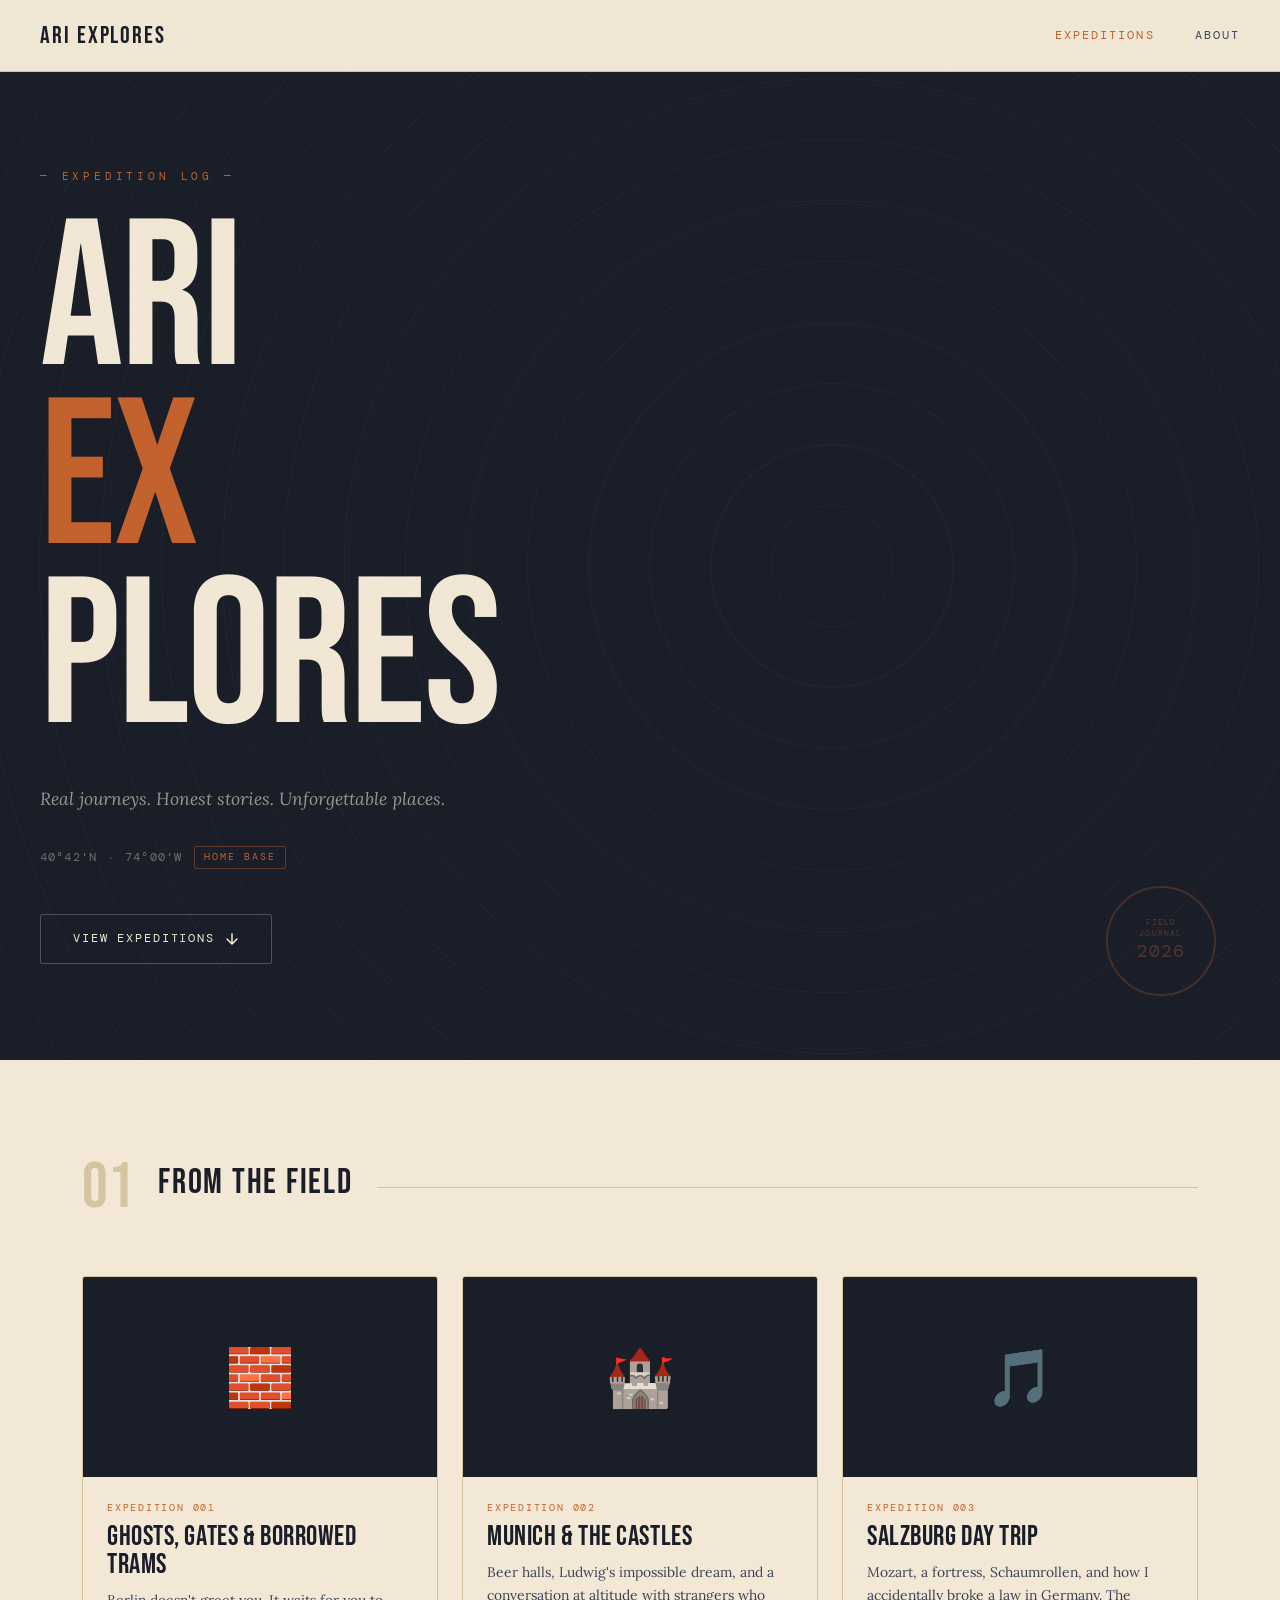
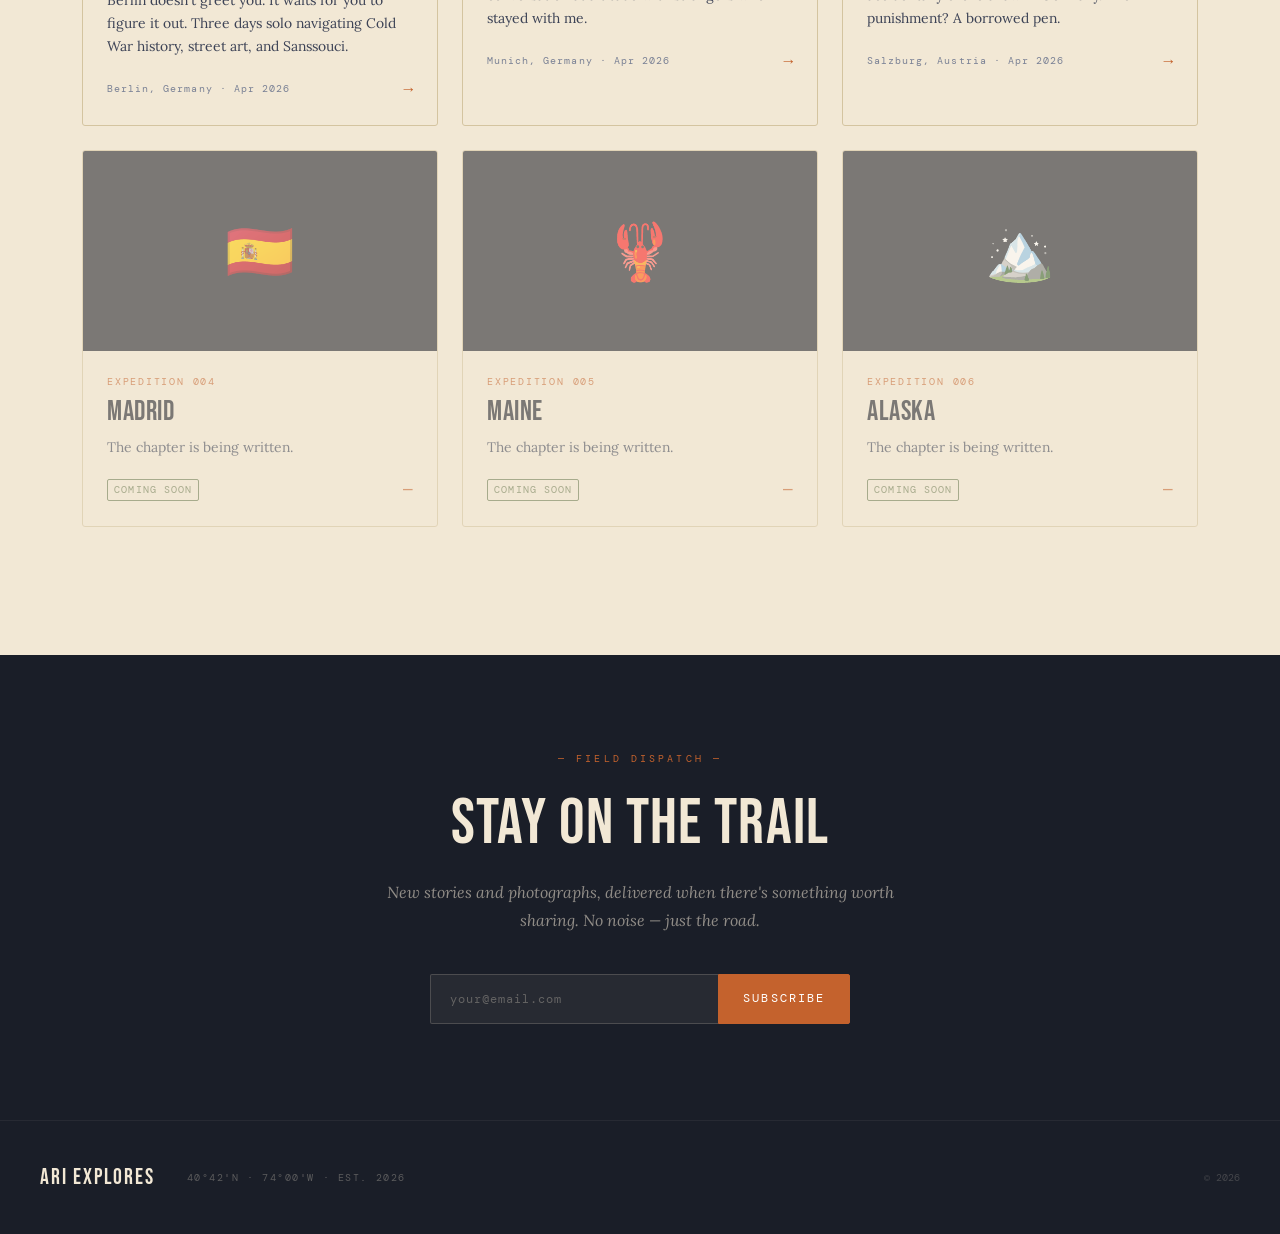
==== index.html @ bfaff2e6 "Disable tawk.to chat widget — keeping pages clean Co-Authored-By: Claude Sonnet 4.6 <noreply@anthrop" ====
<!DOCTYPE html>
<html lang="en">
<head>
  <meta charset="UTF-8" />
  <meta name="viewport" content="width=device-width, initial-scale=1.0" />
  <title>Ari Explores — Expedition Log</title>
  <meta name="description" content="Real journeys, honest stories, unforgettable places. A travel and photography blog by Arijit Pal." />
  <link rel="canonical" href="https://ariexplores.com/" />
  <meta property="og:title" content="Ari Explores — Expedition Log" />
  <meta property="og:description" content="Real journeys. Honest stories. Unforgettable places." />
  <meta property="og:image" content="https://ariexplores.com/images/trip1/IMG_1833.jpeg" />
  <meta property="og:url" content="https://ariexplores.com/" />
  <meta property="og:type" content="website" />
  <meta name="twitter:card" content="summary_large_image" />
  <meta name="twitter:title" content="Ari Explores — Expedition Log" />
  <meta name="twitter:description" content="Real journeys. Honest stories. Unforgettable places." />
  <meta name="twitter:image" content="https://ariexplores.com/images/trip1/IMG_1833.jpeg" />
  <link href="https://cdn.jsdelivr.net/npm/bootstrap@5.3.3/dist/css/bootstrap.min.css" rel="stylesheet" />
  <link rel="stylesheet" href="css/style.css" />
</head>
<body>

  <div class="grain-overlay" aria-hidden="true"></div>

  <!-- Navigation -->
  <nav class="site-nav" id="siteNav">
    <div class="nav-inner">
      <a class="nav-brand" href="index.html">ARI EXPLORES</a>
      <div class="nav-links" id="navLinks">
        <a href="index.html" class="nav-link active">Expeditions</a>
        <a href="about.html" class="nav-link">About</a>
      </div>
      <button class="nav-toggle" id="navToggle" aria-label="Toggle menu">MENU</button>
    </div>
  </nav>

  <!-- Hero -->
  <header class="hero">
    <div class="hero-bg-pattern" aria-hidden="true"></div>
    <div class="hero-content">
      <span class="hero-label">— EXPEDITION LOG —</span>
      <h1 class="hero-title">
        <span class="hero-title-line">ARI</span>
        <span class="hero-title-line accent">EX</span>
        <span class="hero-title-line">PLORES</span>
      </h1>
      <p class="hero-sub">Real journeys. Honest stories. Unforgettable places.</p>
      <div class="hero-coords">
        <span class="coord">40°42'N</span>
        <span class="coord-divider">·</span>
        <span class="coord">74°00'W</span>
        <span class="coord-origin">HOME BASE</span>
      </div>
      <a href="#expeditions" class="hero-cta">
        View Expeditions
        <svg width="14" height="14" viewBox="0 0 14 14" fill="none" aria-hidden="true"><path d="M7 2v10M2 7l5 5 5-5" stroke="currentColor" stroke-width="1.5" stroke-linecap="round" stroke-linejoin="round"/></svg>
      </a>
    </div>
    <div class="hero-stamp" aria-hidden="true">
      <div class="stamp-inner">FIELD<br>JOURNAL<span class="stamp-year">2026</span></div>
    </div>
  </header>

  <!-- Expeditions -->
  <section id="expeditions" class="expeditions-section">
    <div class="container">

      <div class="section-header reveal">
        <span class="section-num">01</span>
        <h2 class="section-title">FROM THE FIELD</h2>
        <div class="section-rule"></div>
      </div>

      <!-- Grid -->
      <div class="row g-4">
        <div class="col-md-6 col-lg-4 reveal">
          <a href="trip-berlin.html" class="field-card">
            <div class="field-card-img">🧱</div>
            <div class="field-card-body">
              <span class="field-num">EXPEDITION 001</span>
              <h4 class="field-title">Ghosts, Gates &amp; Borrowed Trams</h4>
              <p class="field-desc">Berlin doesn't greet you. It waits for you to figure it out. Three days solo navigating Cold War history, street art, and Sanssouci.</p>
              <div class="field-footer">
                <span class="field-tag">Berlin, Germany · Apr 2026</span>
                <span class="field-arrow">→</span>
              </div>
            </div>
          </a>
        </div>

        <div class="col-md-6 col-lg-4 reveal">
          <a href="trip-munich.html" class="field-card">
            <div class="field-card-img">🏰</div>
            <div class="field-card-body">
              <span class="field-num">EXPEDITION 002</span>
              <h4 class="field-title">Munich &amp; the Castles</h4>
              <p class="field-desc">Beer halls, Ludwig's impossible dream, and a conversation at altitude with strangers who stayed with me.</p>
              <div class="field-footer">
                <span class="field-tag">Munich, Germany · Apr 2026</span>
                <span class="field-arrow">→</span>
              </div>
            </div>
          </a>
        </div>

        <div class="col-md-6 col-lg-4 reveal">
          <a href="trip-salzburg.html" class="field-card">
            <div class="field-card-img">🎵</div>
            <div class="field-card-body">
              <span class="field-num">EXPEDITION 003</span>
              <h4 class="field-title">Salzburg Day Trip</h4>
              <p class="field-desc">Mozart, a fortress, Schaumrollen, and how I accidentally broke a law in Germany. The punishment? A borrowed pen.</p>
              <div class="field-footer">
                <span class="field-tag">Salzburg, Austria · Apr 2026</span>
                <span class="field-arrow">→</span>
              </div>
            </div>
          </a>
        </div>

        <div class="col-md-6 col-lg-4 reveal">
          <div class="field-card field-card--upcoming">
            <div class="field-card-img">🇪🇸</div>
            <div class="field-card-body">
              <span class="field-num">EXPEDITION 004</span>
              <h4 class="field-title">Madrid</h4>
              <p class="field-desc">The chapter is being written.</p>
              <div class="field-footer">
                <span class="field-tag upcoming-tag">COMING SOON</span>
                <span class="field-arrow">—</span>
              </div>
            </div>
          </div>
        </div>

        <div class="col-md-6 col-lg-4 reveal">
          <div class="field-card field-card--upcoming">
            <div class="field-card-img">🦞</div>
            <div class="field-card-body">
              <span class="field-num">EXPEDITION 005</span>
              <h4 class="field-title">Maine</h4>
              <p class="field-desc">The chapter is being written.</p>
              <div class="field-footer">
                <span class="field-tag upcoming-tag">COMING SOON</span>
                <span class="field-arrow">—</span>
              </div>
            </div>
          </div>
        </div>

        <div class="col-md-6 col-lg-4 reveal">
          <div class="field-card field-card--upcoming">
            <div class="field-card-img">🏔️</div>
            <div class="field-card-body">
              <span class="field-num">EXPEDITION 006</span>
              <h4 class="field-title">Alaska</h4>
              <p class="field-desc">The chapter is being written.</p>
              <div class="field-footer">
                <span class="field-tag upcoming-tag">COMING SOON</span>
                <span class="field-arrow">—</span>
              </div>
            </div>
          </div>
        </div>
      </div>

    </div>
  </section>

  <!-- Subscribe -->
  <section class="subscribe-section">
    <div class="subscribe-inner">
      <span class="subscribe-eyebrow">— FIELD DISPATCH —</span>
      <h2 class="subscribe-title">Stay on the Trail</h2>
      <p class="subscribe-sub">New stories and photographs, delivered when there's something worth sharing. No noise — just the road.</p>
      <form class="subscribe-form" id="subscribeForm">
        <input type="email" class="subscribe-input" placeholder="your@email.com" required />
        <button type="submit" class="subscribe-btn">Subscribe</button>
      </form>
      <p class="subscribe-thanks" id="subscribeThanks">— You're in. See you on the road. —</p>
    </div>
  </section>

  <!-- Footer -->
  <footer class="site-footer">
    <div class="footer-inner">
      <span class="footer-brand">ARI EXPLORES</span>
      <span class="footer-coords">40°42'N · 74°00'W · EST. 2026</span>
      <span class="footer-copy">© 2026</span>
    </div>
  </footer>

  <button id="backToTop" title="Back to top" aria-label="Back to top">↑</button>

  <script src="https://cdn.jsdelivr.net/npm/bootstrap@5.3.3/dist/js/bootstrap.bundle.min.js"></script>
  <script src="js/main.js"></script>
</body>
</html>
---- css/style.css ----
@import url('https://fonts.googleapis.com/css2?family=Bebas+Neue&family=Playfair+Display:ital,wght@0,400;0,600;0,700;1,400;1,600&family=Lora:ital,wght@0,400;0,500;0,700;1,400;1,500&family=DM+Mono:ital,wght@0,300;0,400;0,500;1,300&display=swap');

:root {
  --parchment:  #F2E8D5;
  --parchment2: #EDE0C8;
  --ink:        #1A1E28;
  --ink-mid:    #3D4356;
  --ink-light:  #7A8195;
  --sienna:     #C4622D;
  --sienna-dark:#A04E20;
  --olive:      #6B7A52;
  --sand:       #D4C4A0;
  --display:    'Bebas Neue', sans-serif;
  --serif:      'Lora', serif;
  --editorial:  'Playfair Display', 'Lora', serif;
  --mono:       'DM Mono', monospace;
}

*, *::before, *::after { box-sizing: border-box; margin: 0; padding: 0; }
html { scroll-behavior: smooth; }

body {
  background: var(--parchment);
  color: var(--ink);
  font-family: var(--serif);
  overflow-x: hidden;
}

/* ── Grain overlay ── */
.grain-overlay {
  position: fixed;
  inset: 0;
  background-image: url("data:image/svg+xml,%3Csvg xmlns='http://www.w3.org/2000/svg' width='300' height='300'%3E%3Cfilter id='g'%3E%3CfeTurbulence type='fractalNoise' baseFrequency='0.65' numOctaves='3' stitchTiles='stitch'/%3E%3C/filter%3E%3Crect width='300' height='300' filter='url(%23g)' opacity='1'/%3E%3C/svg%3E");
  opacity: 0.04;
  pointer-events: none;
  z-index: 9000;
  mix-blend-mode: multiply;
}

/* ── Navigation ── */
.site-nav {
  position: sticky;
  top: 0;
  z-index: 100;
  background: rgba(242, 232, 213, 0.93);
  backdrop-filter: blur(10px);
  border-bottom: 1px solid var(--sand);
  padding: 1.1rem 2rem;
  transition: box-shadow 0.3s;
}
.site-nav.scrolled { box-shadow: 0 2px 20px rgba(26,30,40,0.08); }

.nav-inner {
  max-width: 1200px;
  margin: 0 auto;
  display: flex;
  justify-content: space-between;
  align-items: center;
}

.nav-brand {
  font-family: var(--display);
  font-size: 1.5rem;
  letter-spacing: 0.08em;
  color: var(--ink);
  text-decoration: none;
  transition: color 0.2s;
}
.nav-brand:hover { color: var(--sienna); }

.nav-links { display: flex; gap: 2.5rem; align-items: center; }

.nav-link {
  font-family: var(--mono);
  font-size: 0.72rem;
  letter-spacing: 0.18em;
  text-transform: uppercase;
  color: var(--ink-mid);
  text-decoration: none;
  transition: color 0.2s;
}
.nav-link:hover, .nav-link.active { color: var(--sienna); }

/* Hamburger for mobile */
.nav-toggle {
  display: none;
  background: none;
  border: 1px solid var(--sand);
  border-radius: 2px;
  padding: 0.4rem 0.6rem;
  cursor: pointer;
  font-family: var(--mono);
  font-size: 0.7rem;
  color: var(--ink-mid);
  letter-spacing: 0.1em;
}

/* ── Hero ── */
.hero {
  min-height: 100vh;
  background: var(--ink);
  position: relative;
  display: flex;
  align-items: center;
  overflow: hidden;
  padding: 6rem 2rem 6rem;
}

.hero-bg-pattern {
  position: absolute;
  inset: 0;
  opacity: 0.07;
  background:
    repeating-radial-gradient(circle at 65% 50%, transparent 0, transparent 60px, rgba(242,232,213,0.4) 60px, rgba(242,232,213,0.4) 61px),
    repeating-radial-gradient(circle at 65% 50%, transparent 0, transparent 120px, rgba(242,232,213,0.25) 120px, rgba(242,232,213,0.25) 121px),
    repeating-radial-gradient(circle at 65% 50%, transparent 0, transparent 180px, rgba(242,232,213,0.15) 180px, rgba(242,232,213,0.15) 181px),
    repeating-radial-gradient(circle at 65% 50%, transparent 0, transparent 240px, rgba(242,232,213,0.08) 240px, rgba(242,232,213,0.08) 241px);
}

.hero-content {
  position: relative;
  z-index: 1;
  max-width: 1200px;
  margin: 0 auto;
  width: 100%;
}

.hero-label {
  font-family: var(--mono);
  font-size: 0.68rem;
  letter-spacing: 0.35em;
  color: var(--sienna);
  display: block;
  margin-bottom: 1.8rem;
  animation: fadeIn 0.6s ease both;
}

.hero-title {
  display: flex;
  flex-direction: column;
  line-height: 0.86;
  margin-bottom: 2.2rem;
}

.hero-title-line {
  font-family: var(--display);
  font-size: clamp(5rem, 17vw, 13rem);
  letter-spacing: -0.01em;
  color: var(--parchment);
  display: block;
  animation: slideUp 0.8s cubic-bezier(0.16, 1, 0.3, 1) both;
}
.hero-title-line.accent { color: var(--sienna); }
.hero-title-line:nth-child(1) { animation-delay: 0.05s; }
.hero-title-line:nth-child(2) { animation-delay: 0.18s; }
.hero-title-line:nth-child(3) { animation-delay: 0.31s; }

.hero-sub {
  font-family: var(--serif);
  font-style: italic;
  font-size: 1.1rem;
  color: rgba(242,232,213,0.6);
  margin-bottom: 2rem;
  max-width: 420px;
  line-height: 1.6;
  animation: fadeIn 0.8s ease 0.45s both;
}

.hero-coords {
  display: flex;
  align-items: center;
  gap: 0.75rem;
  margin-bottom: 2.8rem;
  animation: fadeIn 0.8s ease 0.55s both;
  flex-wrap: wrap;
}

.coord {
  font-family: var(--mono);
  font-size: 0.72rem;
  color: rgba(242,232,213,0.4);
  letter-spacing: 0.1em;
}
.coord-divider { color: rgba(242,232,213,0.2); }
.coord-origin {
  font-family: var(--mono);
  font-size: 0.62rem;
  letter-spacing: 0.2em;
  color: var(--sienna);
  border: 1px solid rgba(196,98,45,0.4);
  padding: 0.2rem 0.55rem;
  border-radius: 2px;
}

.hero-cta {
  display: inline-flex;
  align-items: center;
  gap: 0.6rem;
  font-family: var(--mono);
  font-size: 0.78rem;
  letter-spacing: 0.15em;
  text-transform: uppercase;
  color: var(--parchment);
  border: 1px solid rgba(242,232,213,0.25);
  padding: 0.9rem 2rem;
  text-decoration: none;
  border-radius: 2px;
  transition: background 0.25s, border-color 0.25s, color 0.25s;
  animation: fadeIn 0.8s ease 0.65s both;
}
.hero-cta:hover {
  background: var(--sienna);
  border-color: var(--sienna);
  color: #fff;
}

/* Spinning stamp */
.hero-stamp {
  position: absolute;
  right: 5vw;
  bottom: 5vw;
  width: 110px;
  height: 110px;
  border: 2px solid rgba(196,98,45,0.25);
  border-radius: 50%;
  display: flex;
  align-items: center;
  justify-content: center;
  animation: fadeIn 1s ease 1s both, spin 40s linear infinite;
}
.stamp-inner {
  text-align: center;
  font-family: var(--mono);
  font-size: 0.5rem;
  letter-spacing: 0.15em;
  color: rgba(196,98,45,0.4);
  text-transform: uppercase;
  line-height: 1.4;
}
.stamp-year {
  display: block;
  font-size: 1.1rem;
  color: rgba(196,98,45,0.35);
}

/* ── Keyframes ── */
@keyframes slideUp {
  from { opacity: 0; transform: translateY(50px); }
  to   { opacity: 1; transform: translateY(0); }
}
@keyframes fadeIn {
  from { opacity: 0; }
  to   { opacity: 1; }
}
@keyframes spin { to { transform: rotate(360deg); } }

/* ── Expeditions Section ── */
.expeditions-section { padding: 6rem 0 8rem; }

.section-header {
  display: flex;
  align-items: center;
  gap: 1.5rem;
  margin-bottom: 3.5rem;
}
.section-num {
  font-family: var(--display);
  font-size: 4rem;
  color: var(--sand);
  line-height: 1;
  flex-shrink: 0;
}
.section-title {
  font-family: var(--display);
  font-size: 2.2rem;
  letter-spacing: 0.05em;
  color: var(--ink);
}
.section-rule { flex: 1; height: 1px; background: var(--sand); }

/* ── Featured card ── */
.featured-card {
  border: 1px solid var(--sand);
  border-radius: 3px;
  overflow: hidden;
  margin-bottom: 2rem;
  transition: box-shadow 0.3s;
}
.featured-card:hover { box-shadow: 0 12px 50px rgba(26,30,40,0.1); }

.featured-card-link {
  display: flex;
  text-decoration: none;
  color: inherit;
  min-height: 420px;
}

.featured-img {
  flex: 0 0 55%;
  background: var(--ink);
  position: relative;
  overflow: hidden;
  display: flex;
  align-items: center;
  justify-content: center;
}
.featured-img-placeholder { font-size: 5rem; opacity: 0.25; }
.featured-img--text {
  background: var(--ink);
  background-image: repeating-linear-gradient(
    45deg,
    rgba(196,98,45,0.06) 0px,
    rgba(196,98,45,0.06) 1px,
    transparent 1px,
    transparent 12px
  );
}
.featured-img-label {
  font-family: var(--display);
  font-size: clamp(1.5rem, 4vw, 2.8rem);
  color: var(--parchment);
  letter-spacing: 0.08em;
  opacity: 0.35;
  text-align: center;
  z-index: 1;
  position: relative;
}
.featured-img img { width: 100%; height: 100%; object-fit: cover; transition: transform 0.6s ease; }
.featured-card-link:hover .featured-img img { transform: scale(1.04); }
.featured-img-overlay {
  position: absolute;
  inset: 0;
  background: linear-gradient(90deg, transparent 55%, var(--parchment) 100%);
}

.featured-meta {
  flex: 1;
  padding: 3rem;
  display: flex;
  flex-direction: column;
  justify-content: center;
  background: var(--parchment);
}

.trip-num {
  font-family: var(--mono);
  font-size: 0.65rem;
  letter-spacing: 0.22em;
  color: var(--sienna);
  display: block;
  margin-bottom: 0.9rem;
}
.featured-title {
  font-family: var(--display);
  font-size: clamp(2rem, 3.5vw, 3.2rem);
  letter-spacing: 0.02em;
  color: var(--ink);
  line-height: 1;
  margin-bottom: 1rem;
}
.featured-desc {
  font-family: var(--serif);
  font-style: italic;
  color: var(--ink-mid);
  line-height: 1.75;
  font-size: 0.95rem;
  margin-bottom: 1.5rem;
}
.featured-coords {
  font-family: var(--mono);
  font-size: 0.68rem;
  color: var(--ink-light);
  letter-spacing: 0.08em;
  display: block;
  margin-bottom: 1.5rem;
}
.featured-cta {
  font-family: var(--mono);
  font-size: 0.75rem;
  letter-spacing: 0.15em;
  color: var(--sienna);
  text-transform: uppercase;
  transition: letter-spacing 0.25s;
}
.featured-card-link:hover .featured-cta { letter-spacing: 0.28em; }

/* Dashed divider */
.divider-dash {
  border: none;
  border-top: 1px dashed var(--sand);
  margin: 2.5rem 0;
}

/* ── Field cards (grid) ── */
.field-card {
  display: block;
  text-decoration: none;
  color: inherit;
  border: 1px solid var(--sand);
  border-radius: 3px;
  overflow: hidden;
  background: var(--parchment);
  transition: transform 0.3s, box-shadow 0.3s, border-color 0.3s;
  height: 100%;
}
.field-card:hover {
  transform: translateY(-6px);
  box-shadow: 0 16px 48px rgba(26,30,40,0.1);
  border-color: var(--sienna);
}

.field-card-img {
  height: 200px;
  background: var(--ink);
  display: flex;
  align-items: center;
  justify-content: center;
  font-size: 3.5rem;
  overflow: hidden;
  position: relative;
}
.field-card-img img { width: 100%; height: 100%; object-fit: cover; transition: transform 0.5s; }
.field-card:hover .field-card-img img { transform: scale(1.05); }

.field-card-body { padding: 1.5rem; }

.field-num {
  font-family: var(--mono);
  font-size: 0.62rem;
  color: var(--sienna);
  letter-spacing: 0.18em;
  display: block;
  margin-bottom: 0.5rem;
}
.field-title {
  font-family: var(--display);
  font-size: 1.75rem;
  letter-spacing: 0.02em;
  color: var(--ink);
  line-height: 1;
  margin-bottom: 0.6rem;
}
.field-desc {
  font-family: var(--serif);
  font-size: 0.87rem;
  color: var(--ink-mid);
  line-height: 1.65;
  margin-bottom: 1.2rem;
}
.field-footer { display: flex; justify-content: space-between; align-items: center; }
.field-tag {
  font-family: var(--mono);
  font-size: 0.65rem;
  letter-spacing: 0.1em;
  color: var(--ink-light);
}
.upcoming-tag {
  color: var(--olive) !important;
  border: 1px solid var(--olive);
  padding: 0.15rem 0.4rem;
  border-radius: 2px;
}
.field-arrow {
  font-family: var(--mono);
  font-size: 1rem;
  color: var(--sienna);
  transition: transform 0.2s;
}
.field-card:hover .field-arrow { transform: translateX(5px); }
.field-card--upcoming { opacity: 0.55; pointer-events: none; }

/* ── Trip page hero ── */
.trip-hero {
  min-height: 80vh;
  background: var(--ink);
  background-size: cover;
  background-position: center;
  display: flex;
  align-items: flex-end;
  padding: 4rem 2rem;
  position: relative;
  overflow: hidden;
}
.trip-hero::after {
  content: '';
  position: absolute;
  inset: 0;
  background: linear-gradient(to top, rgba(26,30,40,0.82) 0%, rgba(26,30,40,0.2) 55%, transparent 100%);
}

.trip-hero-content {
  position: relative;
  z-index: 1;
  max-width: 1200px;
  margin: 0 auto;
  width: 100%;
}
.trip-eyebrow {
  font-family: var(--mono);
  font-size: 0.68rem;
  letter-spacing: 0.25em;
  color: var(--sienna);
  display: block;
  margin-bottom: 1rem;
}
.trip-hero-content h1 {
  font-family: var(--display);
  font-size: clamp(3rem, 9vw, 7rem);
  color: var(--parchment);
  line-height: 0.9;
  letter-spacing: 0.01em;
}

/* Trip hero without photo */
.trip-hero--text-only {
  background: var(--ink);
  background-image: repeating-linear-gradient(
    45deg,
    rgba(196,98,45,0.04) 0px,
    rgba(196,98,45,0.04) 1px,
    transparent 1px,
    transparent 12px
  );
}

/* ── Article ── */
.article-body { max-width: 720px; margin: 0 auto; padding: 4rem 1.5rem 2rem; }

.article-body h2 {
  font-family: var(--editorial);
  font-size: 1.9rem;
  font-weight: 700;
  letter-spacing: 0.01em;
  color: var(--ink);
  margin: 3rem 0 1rem;
  line-height: 1.2;
}
.article-body p {
  font-family: var(--editorial);
  font-size: 1.13rem;
  color: var(--ink-mid);
  line-height: 1.95;
  margin-bottom: 1.35rem;
}
.article-body p em {
  font-style: italic;
  color: var(--ink);
}
.article-body p strong {
  font-weight: 600;
  color: var(--ink);
}
.article-body p:first-of-type::first-letter {
  font-family: var(--display);
  font-size: 4.2rem;
  line-height: 0.75;
  float: left;
  margin-right: 0.12em;
  color: var(--sienna);
}

/* Inline photo */
.article-photo {
  width: 100%;
  border-radius: 3px;
  margin: 2.5rem 0;
  display: block;
  object-fit: cover;
}
.photo-placeholder {
  background: var(--parchment2);
  border: 1px dashed var(--sand);
  border-radius: 3px;
  display: flex;
  flex-direction: column;
  align-items: center;
  justify-content: center;
  color: var(--ink-light);
  font-family: var(--mono);
  font-size: 0.75rem;
  letter-spacing: 0.1em;
  gap: 0.5rem;
  margin: 2.5rem 0;
}
.photo-placeholder .ph-icon { font-size: 2rem; opacity: 0.3; }

/* Gallery — contact sheet style */
.gallery-label {
  font-family: var(--mono);
  font-size: 0.68rem;
  letter-spacing: 0.22em;
  text-transform: uppercase;
  color: var(--sienna);
  display: block;
  margin-bottom: 1rem;
}
.gallery-grid { display: grid; grid-template-columns: repeat(3, 1fr); gap: 6px; }
.gallery-grid .g-item {
  aspect-ratio: 1;
  background: var(--ink);
  border-radius: 2px;
  overflow: hidden;
  display: flex;
  align-items: center;
  justify-content: center;
  font-size: 2rem;
  transition: opacity 0.2s;
  cursor: pointer;
  position: relative;
}
.gallery-grid .g-item img { width: 100%; height: 100%; object-fit: cover; }
.g-label {
  position: absolute;
  bottom: 0;
  left: 0;
  right: 0;
  background: rgba(26,30,40,0.88);
  color: var(--parchment);
  font-family: var(--mono);
  font-size: 0.58rem;
  letter-spacing: 0.08em;
  padding: 0.45rem 0.5rem;
  text-align: center;
  transform: translateY(100%);
  transition: transform 0.25s ease;
  pointer-events: none;
}
.g-item:hover .g-label,
.g-item.label-visible .g-label { transform: translateY(0); }
.gallery-frame {
  border: 1px solid var(--sand);
  border-radius: 3px;
  padding: 6px;
  background: #fff;
  box-shadow: 0 2px 12px rgba(26,30,40,0.06);
  margin: 2.5rem 0;
}
.gallery-frame-label {
  font-family: var(--mono);
  font-size: 0.6rem;
  letter-spacing: 0.15em;
  color: var(--ink-light);
  text-align: center;
  padding: 0.5rem 0 0.2rem;
}

/* ── Love Button ── */
.love-wrap { text-align: center; padding: 3rem 0; }
.love-caption {
  font-family: var(--serif);
  font-style: italic;
  font-size: 0.9rem;
  color: var(--ink-light);
  margin-bottom: 1.2rem;
}
.love-btn {
  display: inline-flex;
  align-items: center;
  gap: 0.7rem;
  background: var(--parchment);
  border: 1.5px solid var(--sand);
  border-radius: 2px;
  padding: 0.85rem 2rem;
  font-family: var(--mono);
  font-size: 0.75rem;
  letter-spacing: 0.12em;
  text-transform: uppercase;
  color: var(--ink-mid);
  cursor: pointer;
  transition: border-color 0.2s, color 0.2s, background 0.2s;
}
.love-btn:hover { border-color: #C0404040; color: #C04040; }
.love-btn.loved {
  border-color: #C04040;
  color: #C04040;
  background: #FDF5F5;
}
.love-btn .heart {
  font-size: 1.2rem;
  display: inline-block;
  color: var(--sand);
  transition: color 0.2s;
}
.love-btn.loved .heart { color: #C04040; }
.love-btn.pop .heart { animation: heartPop 0.4s cubic-bezier(0.36,0.07,0.19,0.97); }
.love-count {
  background: var(--parchment2);
  border-radius: 2px;
  padding: 0.1rem 0.5rem;
  font-size: 0.75rem;
  font-weight: 500;
}
.love-btn.loved .love-count { background: #fde8e8; }

@keyframes heartPop {
  0%   { transform: scale(1); }
  40%  { transform: scale(1.6); }
  70%  { transform: scale(0.88); }
  100% { transform: scale(1.1); }
}

/* ── Comments ── */
.comments-section { padding: 2rem 0 3rem; }
.comments-heading {
  font-family: var(--display);
  font-size: 2rem;
  letter-spacing: 0.03em;
  color: var(--ink);
  margin-bottom: 0.4rem;
}
.comments-sub {
  font-family: var(--mono);
  font-size: 0.68rem;
  letter-spacing: 0.15em;
  color: var(--ink-light);
  margin-bottom: 2rem;
}
#disqus_thread a { color: var(--sienna); }

/* ── About page ── */
.about-hero {
  background: var(--ink);
  padding: 5rem 2rem;
  position: relative;
  overflow: hidden;
}
.about-hero-bg {
  position: absolute;
  inset: 0;
  opacity: 0.06;
  background:
    repeating-radial-gradient(circle at 80% 50%, transparent 0, transparent 50px, rgba(242,232,213,0.4) 50px, rgba(242,232,213,0.4) 51px),
    repeating-radial-gradient(circle at 80% 50%, transparent 0, transparent 100px, rgba(242,232,213,0.25) 100px, rgba(242,232,213,0.25) 101px);
}
.about-hero-inner {
  max-width: 1200px;
  margin: 0 auto;
  position: relative;
  z-index: 1;
}
.about-eyebrow {
  font-family: var(--mono);
  font-size: 0.68rem;
  letter-spacing: 0.3em;
  color: var(--sienna);
  display: block;
  margin-bottom: 1rem;
}
.about-hero-title {
  font-family: var(--display);
  font-size: clamp(4rem, 12vw, 10rem);
  color: var(--parchment);
  line-height: 0.88;
}

.about-section { padding: 5rem 0 7rem; }
.about-grid {
  max-width: 980px;
  margin: 0 auto;
  display: grid;
  grid-template-columns: 1fr 2fr;
  gap: 4rem;
  align-items: start;
}
.about-avatar-wrap {
  border: 1px solid var(--sand);
  border-radius: 3px;
  overflow: hidden;
  aspect-ratio: 3/4;
  background: var(--ink);
  display: flex;
  align-items: center;
  justify-content: center;
  font-size: 5rem;
}
.about-meta {
  font-family: var(--mono);
  font-size: 0.65rem;
  letter-spacing: 0.15em;
  color: var(--ink-light);
  margin-top: 0.75rem;
  text-transform: uppercase;
}
.about-name {
  font-family: var(--display);
  font-size: 3rem;
  color: var(--ink);
  margin-bottom: 0.3rem;
}
.about-role {
  font-family: var(--mono);
  font-size: 0.7rem;
  letter-spacing: 0.2em;
  color: var(--sienna);
  text-transform: uppercase;
  margin-bottom: 2rem;
}
.about-text {
  font-family: var(--serif);
  font-size: 1.05rem;
  color: var(--ink-mid);
  line-height: 1.9;
  margin-bottom: 1.2rem;
}
.about-text em { color: var(--ink); }
.about-link {
  display: inline-flex;
  align-items: center;
  gap: 0.5rem;
  font-family: var(--mono);
  font-size: 0.75rem;
  letter-spacing: 0.15em;
  text-transform: uppercase;
  color: var(--sienna);
  text-decoration: none;
  border-bottom: 1px solid var(--sienna);
  padding-bottom: 2px;
  margin-top: 1rem;
  transition: letter-spacing 0.2s;
}
.about-link:hover { letter-spacing: 0.25em; color: var(--sienna-dark); }

/* ── Subscribe ── */
.subscribe-section {
  background: var(--ink);
  padding: 6rem 2rem;
  text-align: center;
}
.subscribe-inner { max-width: 560px; margin: 0 auto; }
.subscribe-eyebrow {
  font-family: var(--mono);
  font-size: 0.65rem;
  letter-spacing: 0.3em;
  color: var(--sienna);
  display: block;
  margin-bottom: 1.2rem;
}
.subscribe-title {
  font-family: var(--display);
  font-size: clamp(2.5rem, 6vw, 4rem);
  color: var(--parchment);
  letter-spacing: 0.02em;
  margin-bottom: 1rem;
}
.subscribe-sub {
  font-family: var(--serif);
  font-style: italic;
  font-size: 1rem;
  color: rgba(242,232,213,0.55);
  line-height: 1.75;
  margin-bottom: 2.5rem;
}
.subscribe-form { display: flex; max-width: 420px; margin: 0 auto; }
.subscribe-input {
  flex: 1;
  background: rgba(242,232,213,0.06);
  border: 1px solid rgba(242,232,213,0.18);
  border-right: none;
  color: var(--parchment);
  font-family: var(--mono);
  font-size: 0.78rem;
  letter-spacing: 0.08em;
  padding: 0.9rem 1.2rem;
  border-radius: 2px 0 0 2px;
  outline: none;
  transition: border-color 0.2s;
}
.subscribe-input::placeholder { color: rgba(242,232,213,0.3); }
.subscribe-input:focus { border-color: rgba(196,98,45,0.5); }
.subscribe-btn {
  background: var(--sienna);
  color: #fff;
  border: 1px solid var(--sienna);
  font-family: var(--mono);
  font-size: 0.72rem;
  letter-spacing: 0.18em;
  text-transform: uppercase;
  padding: 0.9rem 1.5rem;
  border-radius: 0 2px 2px 0;
  cursor: pointer;
  transition: background 0.2s;
  white-space: nowrap;
}
.subscribe-btn:hover { background: var(--sienna-dark); }
.subscribe-thanks {
  display: none;
  font-family: var(--mono);
  font-size: 0.72rem;
  letter-spacing: 0.18em;
  color: var(--sienna);
  margin-top: 1.5rem;
}

/* ── Footer ── */
.site-footer {
  background: var(--ink);
  padding: 2.5rem 2rem;
  border-top: 1px solid rgba(242,232,213,0.06);
}
.footer-inner {
  max-width: 1200px;
  margin: 0 auto;
  display: flex;
  align-items: center;
  gap: 2rem;
  flex-wrap: wrap;
}
.footer-brand {
  font-family: var(--display);
  font-size: 1.4rem;
  color: var(--parchment);
  letter-spacing: 0.08em;
}
.footer-social { display: flex; gap: 1.2rem; align-items: center; }
.social-link {
  color: rgba(242,232,213,0.3);
  transition: color 0.2s;
  display: flex;
  align-items: center;
}
.social-link:hover { color: var(--sienna); }
.footer-coords {
  font-family: var(--mono);
  font-size: 0.65rem;
  letter-spacing: 0.15em;
  color: rgba(242,232,213,0.3);
}
.footer-copy {
  font-family: var(--mono);
  font-size: 0.65rem;
  color: rgba(242,232,213,0.2);
  margin-left: auto;
}

/* ── Lightbox ── */
.lightbox-overlay {
  position: fixed;
  inset: 0;
  background: rgba(26,30,40,0.96);
  z-index: 99999;
  display: flex;
  align-items: center;
  justify-content: center;
  opacity: 0;
  pointer-events: none;
  transition: opacity 0.3s ease;
}
.lightbox-overlay.open { opacity: 1; pointer-events: all; }
.lightbox-inner { position: relative; }
.lightbox-img {
  max-width: 90vw;
  max-height: 88vh;
  object-fit: contain;
  border-radius: 2px;
  display: block;
}
.lightbox-close {
  position: absolute;
  top: -2.5rem;
  right: 0;
  background: none;
  border: none;
  color: rgba(242,232,213,0.5);
  font-size: 1.1rem;
  cursor: pointer;
  font-family: var(--mono);
  letter-spacing: 0.1em;
  transition: color 0.2s;
  padding: 0.3rem 0.5rem;
}
.lightbox-close:hover { color: var(--sienna); }
.lightbox-location {
  text-align: center;
  margin-top: 0.75rem;
  font-family: var(--mono);
  font-size: 0.75rem;
  letter-spacing: 0.12em;
  color: rgba(242,232,213,0.6);
  min-height: 1.2em;
}
.lightbox-nav {
  background: none;
  border: none;
  color: rgba(242,232,213,0.5);
  font-size: 2rem;
  cursor: pointer;
  padding: 1rem;
  transition: color 0.2s;
  flex-shrink: 0;
}
.lightbox-nav:hover { color: var(--sienna); }

/* ── Back to top ── */
#backToTop {
  position: fixed;
  bottom: 2rem; right: 2rem;
  width: 44px; height: 44px;
  background: var(--ink);
  color: var(--parchment);
  border: 1px solid rgba(242,232,213,0.2);
  border-radius: 2px;
  font-family: var(--mono);
  font-size: 0.9rem;
  cursor: pointer;
  display: none;
  align-items: center;
  justify-content: center;
  z-index: 9999;
  transition: background 0.2s, border-color 0.2s;
}
#backToTop:hover { background: var(--sienna); border-color: var(--sienna); }
#backToTop.show { display: flex; }

/* ── Scroll reveal ── */
.reveal {
  opacity: 0;
  transform: translateY(24px);
  transition: opacity 0.65s ease, transform 0.65s ease;
}
.reveal.visible { opacity: 1; transform: translateY(0); }

/* ── Article divider ── */
.art-divider {
  display: flex;
  align-items: center;
  gap: 1rem;
  margin: 3rem 0;
}
.art-divider::before, .art-divider::after {
  content: '';
  flex: 1;
  height: 1px;
  background: var(--sand);
}
.art-divider-icon {
  font-family: var(--mono);
  font-size: 0.6rem;
  letter-spacing: 0.2em;
  color: var(--sienna);
}

/* ── About avatar photo ── */
.about-avatar-img { width: 100%; height: 100%; object-fit: cover; display: block; }

/* ── Responsive ── */
@media (max-width: 768px) {
  .hero-stamp { display: none; }
  .nav-links { display: none; }
  .nav-toggle { display: block; }
  .nav-links.open {
    display: flex;
    flex-direction: column;
    gap: 1rem;
    position: absolute;
    top: 100%;
    left: 0; right: 0;
    background: rgba(242,232,213,0.97);
    backdrop-filter: blur(10px);
    padding: 1.5rem 2rem;
    border-bottom: 1px solid var(--sand);
  }
  .featured-card-link { flex-direction: column; }
  .featured-img { min-height: 240px; flex: none; }
  .featured-img-overlay { background: linear-gradient(0deg, var(--parchment) 0%, transparent 50%); }
  .featured-meta { padding: 1.5rem; }
  .about-grid { grid-template-columns: 1fr; gap: 2rem; }
  .about-avatar-wrap { max-width: 200px; }
  .footer-inner { flex-direction: column; align-items: flex-start; gap: 0.4rem; }
  .footer-copy { margin-left: 0; }
  .gallery-grid { grid-template-columns: repeat(2, 1fr); }
  .subscribe-form { flex-direction: column; }
  .subscribe-input { border-right: 1px solid rgba(242,232,213,0.18); border-bottom: none; border-radius: 2px 2px 0 0; }
  .subscribe-btn { border-radius: 0 0 2px 2px; }
}
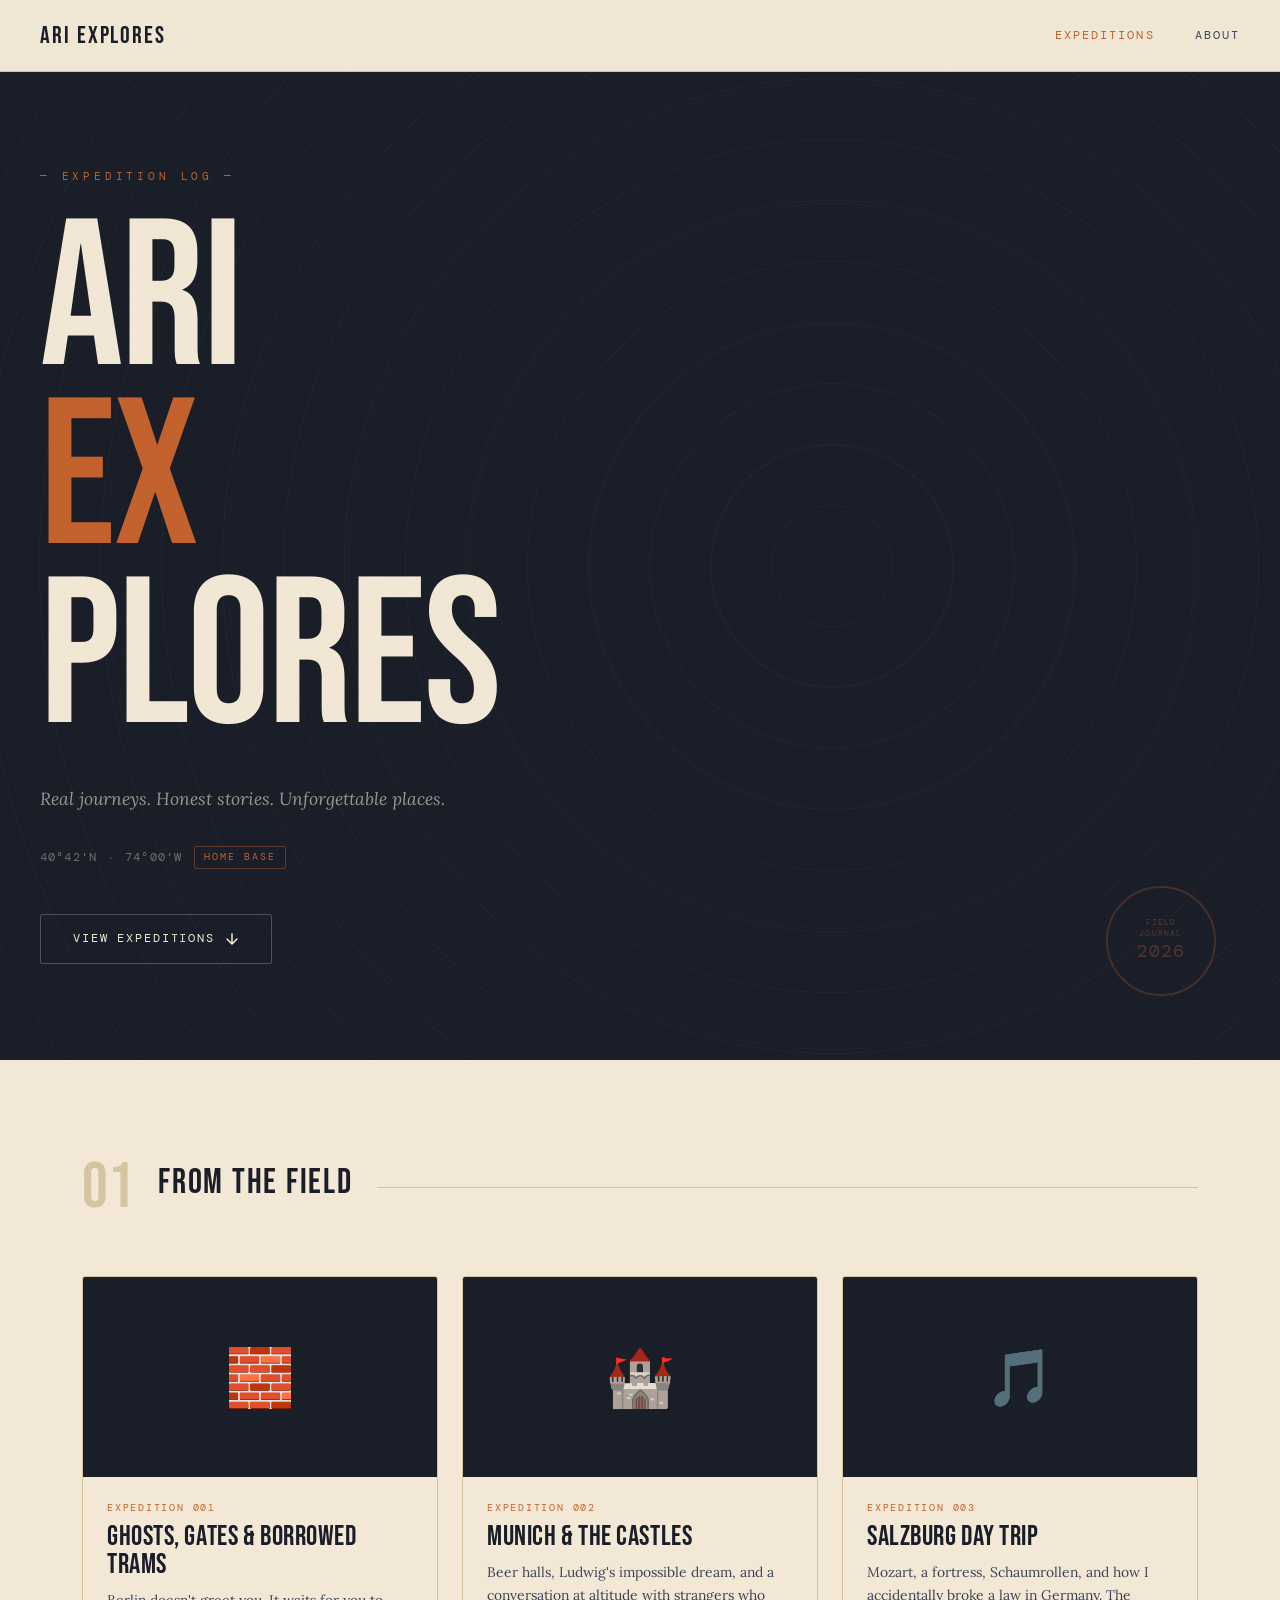
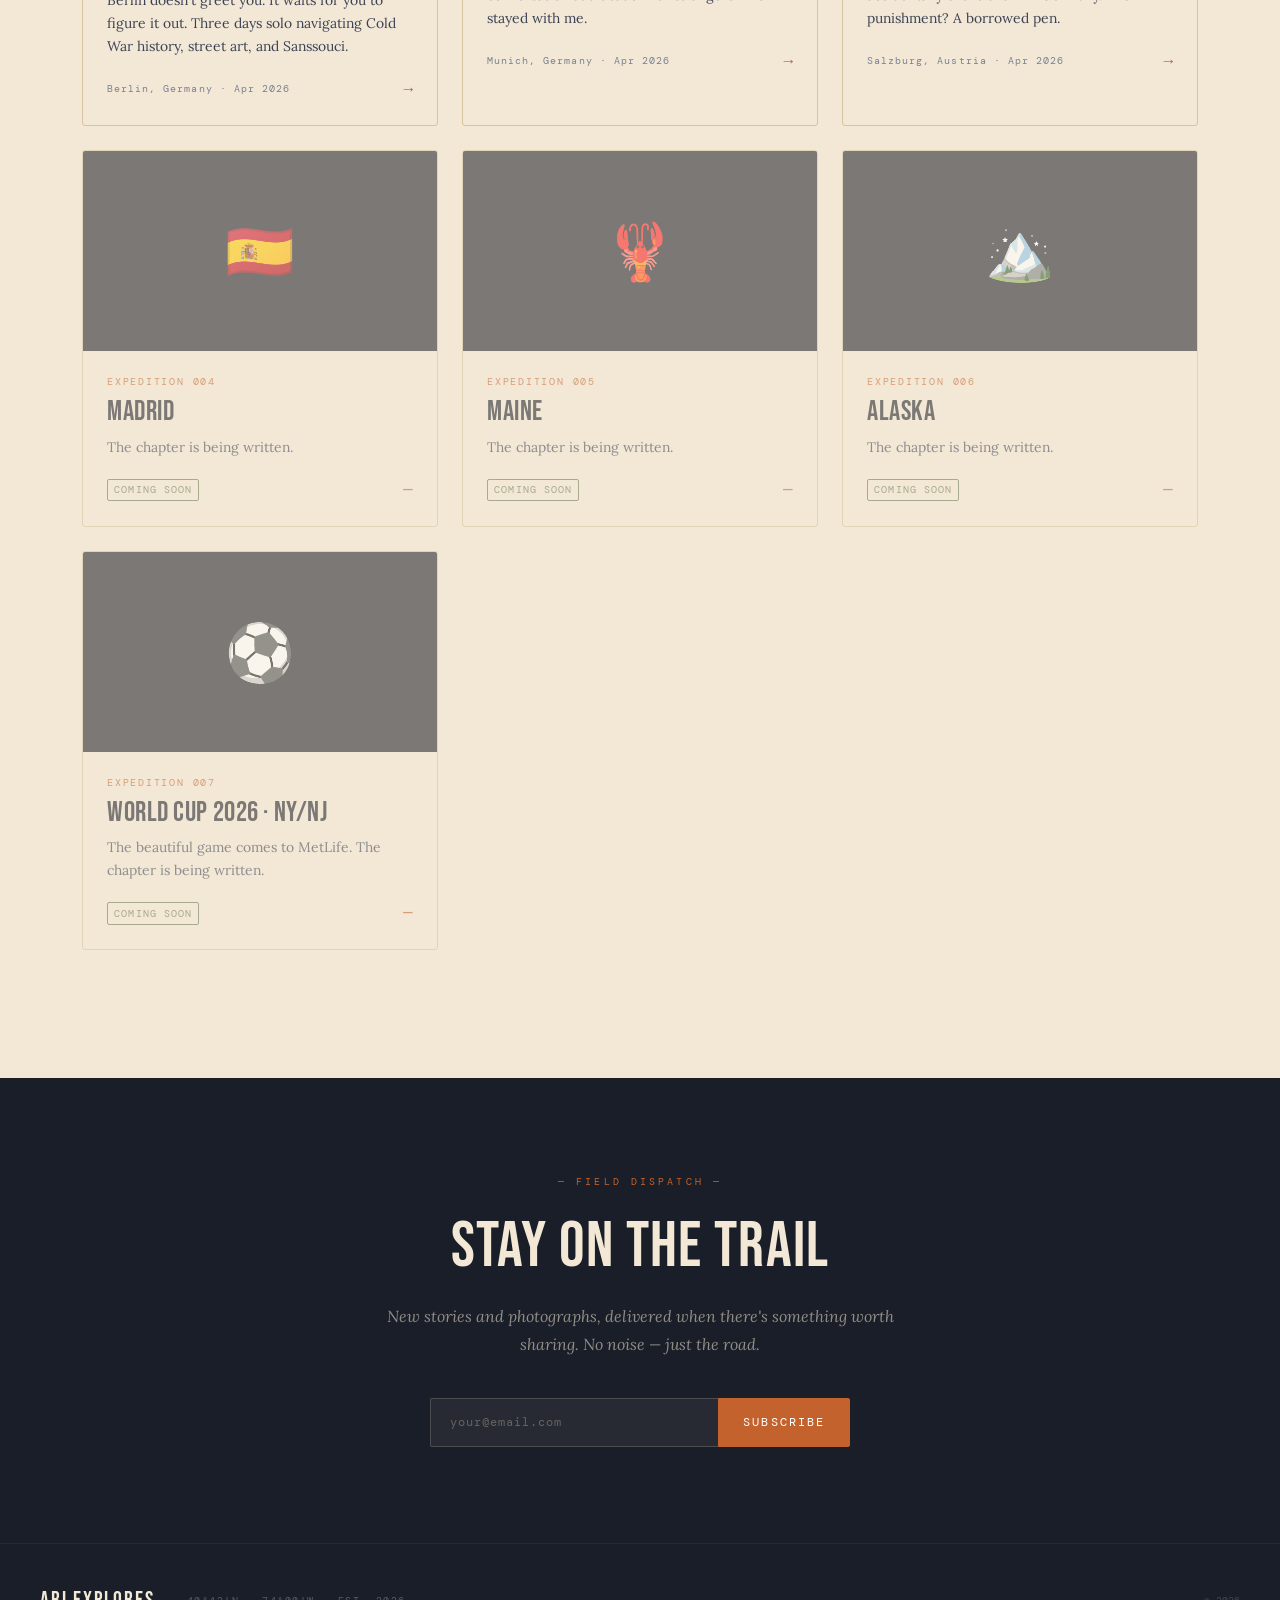
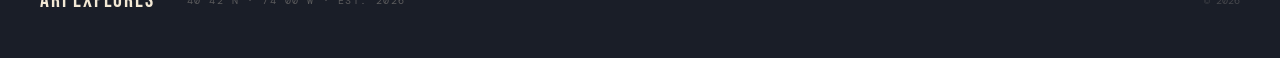
==== commit bb1de6fa: "Homepage: add World Cup 2026 NY/NJ placeholder as Expedition 007 Co-Authored-By: Claude Sonnet 4.6 <" ====
--- a/index.html
+++ b/index.html
@@ -162,6 +162,21 @@
             </div>
           </div>
         </div>
+
+        <div class="col-md-6 col-lg-4 reveal">
+          <div class="field-card field-card--upcoming">
+            <div class="field-card-img">⚽</div>
+            <div class="field-card-body">
+              <span class="field-num">EXPEDITION 007</span>
+              <h4 class="field-title">World Cup 2026 · NY/NJ</h4>
+              <p class="field-desc">The beautiful game comes to MetLife. The chapter is being written.</p>
+              <div class="field-footer">
+                <span class="field-tag upcoming-tag">COMING SOON</span>
+                <span class="field-arrow">—</span>
+              </div>
+            </div>
+          </div>
+        </div>
       </div>
 
     </div>
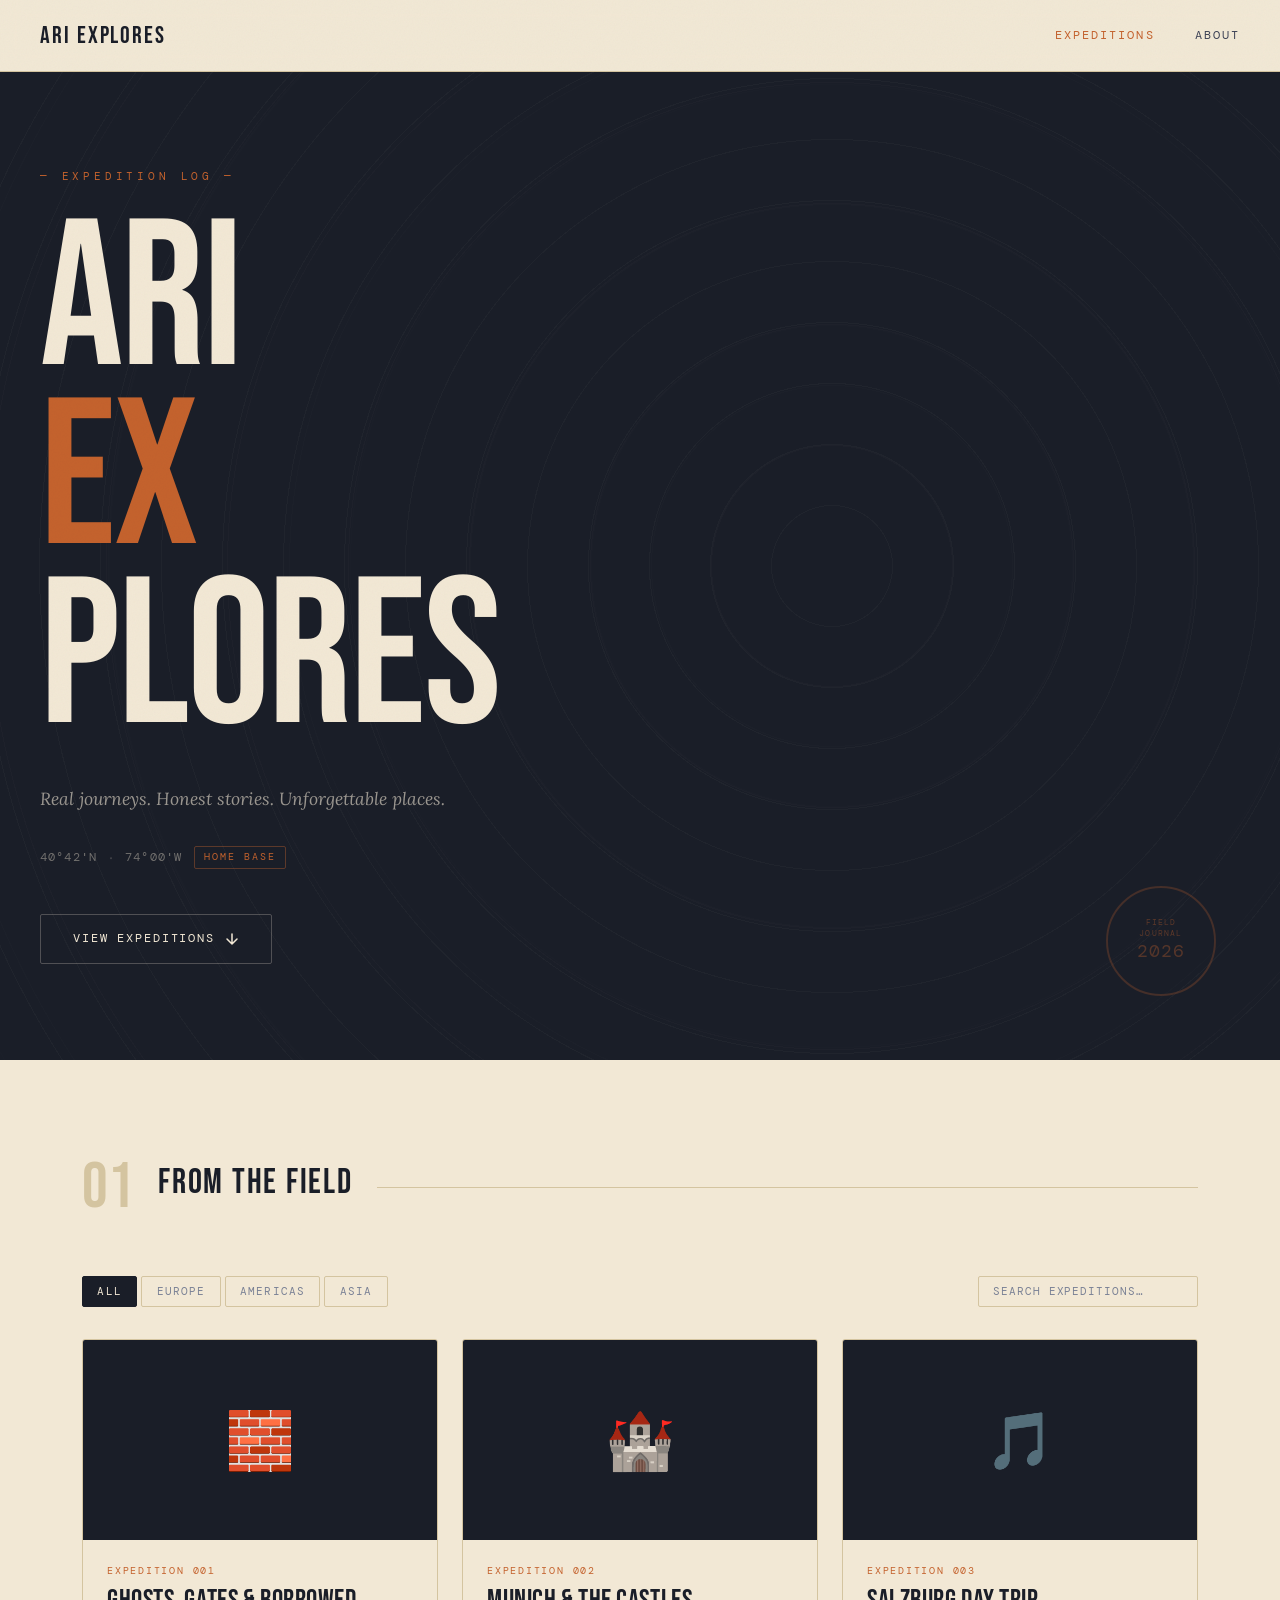
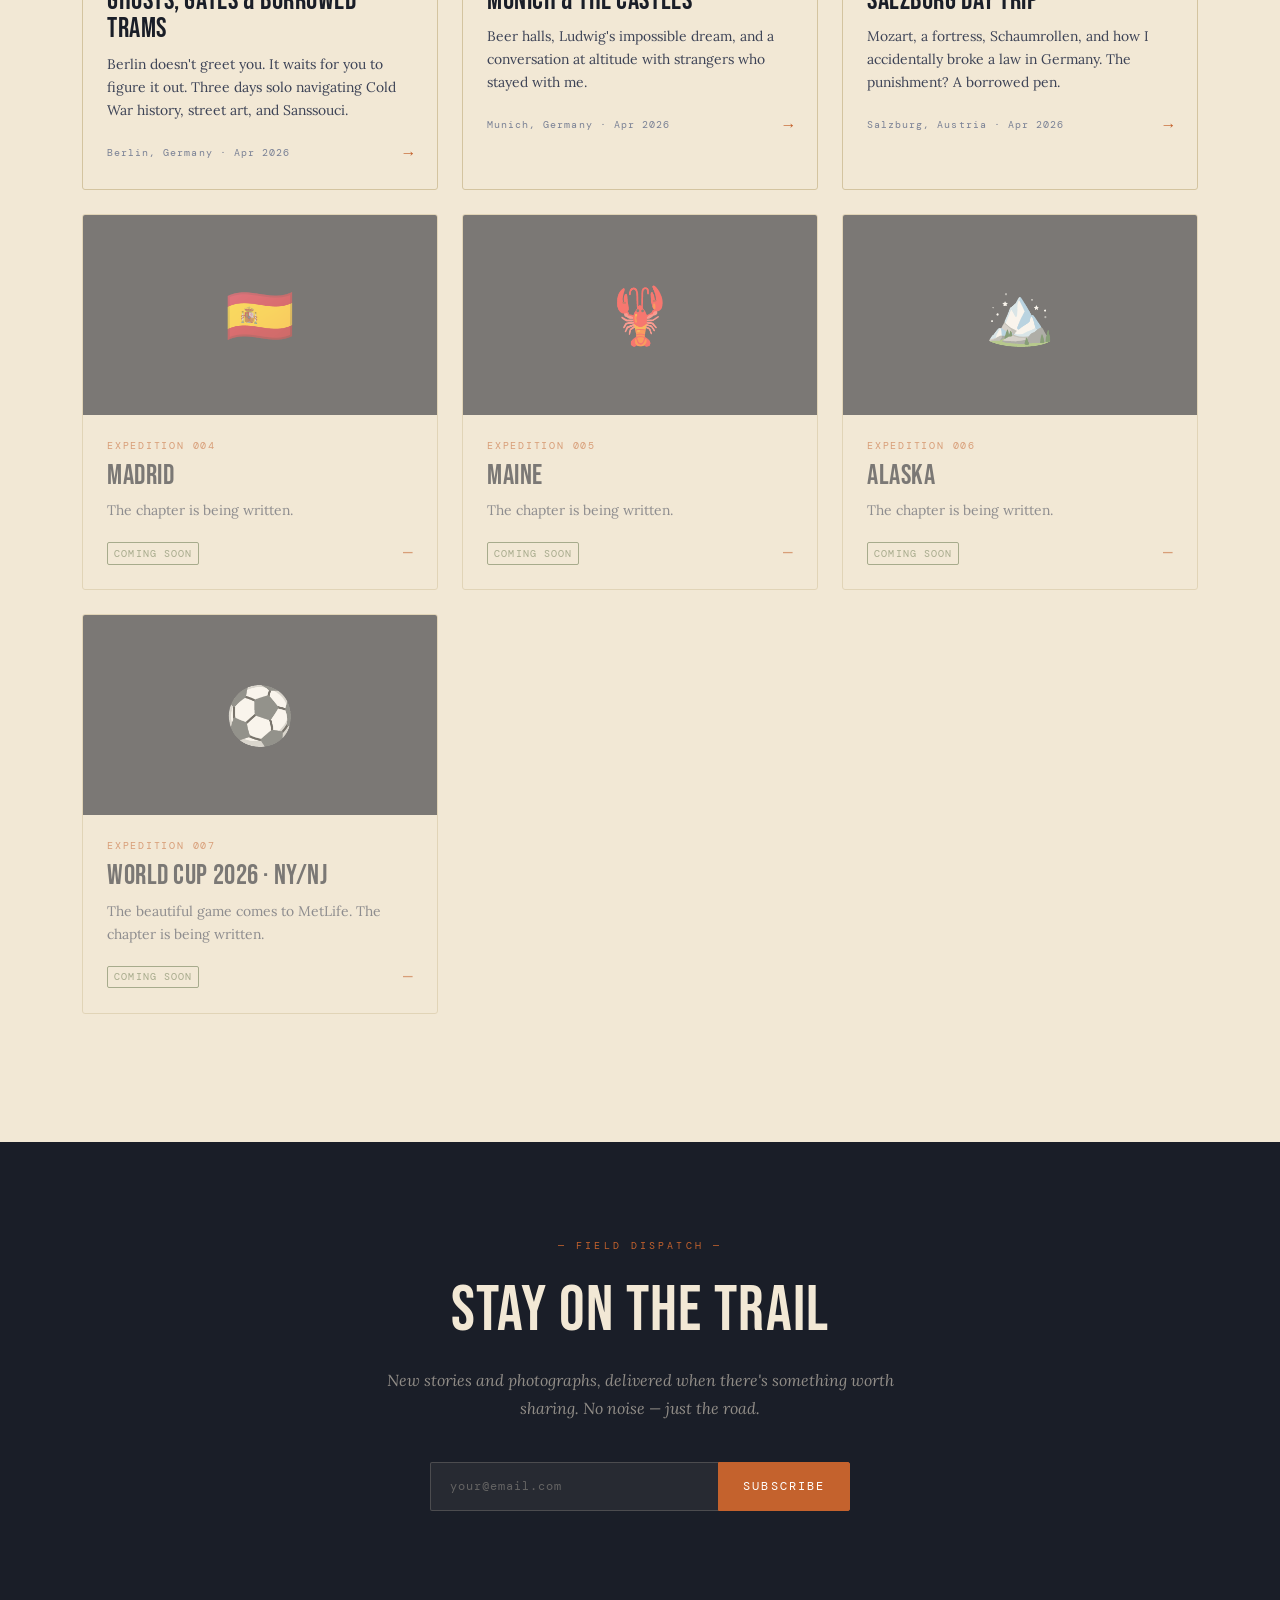
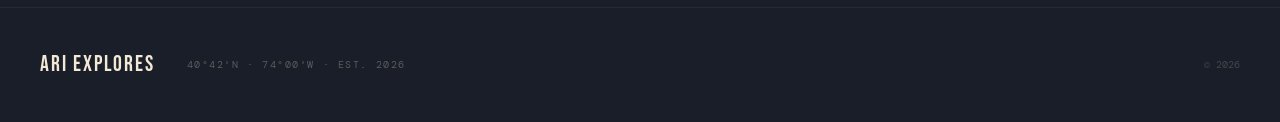
==== commit 3b7c64a5: "Homepage: add filter tabs, search, and pagination for scalable expedition grid Co-Authored-By: Claud" ====
--- a/index.html
+++ b/index.html
@@ -71,9 +71,20 @@
         <div class="section-rule"></div>
       </div>
 
+      <!-- Filter Bar -->
+      <div class="filter-bar reveal">
+        <div class="filter-tabs" id="filterTabs">
+          <button class="filter-tab active" data-filter="all">ALL</button>
+          <button class="filter-tab" data-filter="europe">EUROPE</button>
+          <button class="filter-tab" data-filter="americas">AMERICAS</button>
+          <button class="filter-tab" data-filter="asia">ASIA</button>
+        </div>
+        <input type="text" class="filter-search" id="filterSearch" placeholder="SEARCH EXPEDITIONS…" autocomplete="off" />
+      </div>
+
       <!-- Grid -->
-      <div class="row g-4">
-        <div class="col-md-6 col-lg-4 reveal">
+      <div class="row g-4" id="expeditionGrid">
+        <div class="col-md-6 col-lg-4" data-region="europe" data-title="Ghosts Gates Borrowed Trams Berlin Germany">
           <a href="trip-berlin.html" class="field-card">
             <div class="field-card-img">🧱</div>
             <div class="field-card-body">
@@ -88,7 +99,7 @@
           </a>
         </div>
 
-        <div class="col-md-6 col-lg-4 reveal">
+        <div class="col-md-6 col-lg-4" data-region="europe" data-title="Munich Castles Germany Bavaria">
           <a href="trip-munich.html" class="field-card">
             <div class="field-card-img">🏰</div>
             <div class="field-card-body">
@@ -103,7 +114,7 @@
           </a>
         </div>
 
-        <div class="col-md-6 col-lg-4 reveal">
+        <div class="col-md-6 col-lg-4" data-region="europe" data-title="Salzburg Austria Mozart">
           <a href="trip-salzburg.html" class="field-card">
             <div class="field-card-img">🎵</div>
             <div class="field-card-body">
@@ -118,7 +129,7 @@
           </a>
         </div>
 
-        <div class="col-md-6 col-lg-4 reveal">
+        <div class="col-md-6 col-lg-4" data-region="europe" data-title="Madrid Spain">
           <div class="field-card field-card--upcoming">
             <div class="field-card-img">🇪🇸</div>
             <div class="field-card-body">
@@ -133,7 +144,7 @@
           </div>
         </div>
 
-        <div class="col-md-6 col-lg-4 reveal">
+        <div class="col-md-6 col-lg-4" data-region="americas" data-title="Maine USA New England">
           <div class="field-card field-card--upcoming">
             <div class="field-card-img">🦞</div>
             <div class="field-card-body">
@@ -148,7 +159,7 @@
           </div>
         </div>
 
-        <div class="col-md-6 col-lg-4 reveal">
+        <div class="col-md-6 col-lg-4" data-region="americas" data-title="Alaska USA">
           <div class="field-card field-card--upcoming">
             <div class="field-card-img">🏔️</div>
             <div class="field-card-body">
@@ -163,7 +174,7 @@
           </div>
         </div>
 
-        <div class="col-md-6 col-lg-4 reveal">
+        <div class="col-md-6 col-lg-4" data-region="americas" data-title="World Cup 2026 NY NJ New York New Jersey Football Soccer">
           <div class="field-card field-card--upcoming">
             <div class="field-card-img">⚽</div>
             <div class="field-card-body">
@@ -178,6 +189,15 @@
           </div>
         </div>
       </div>
+
+      <!-- Pagination -->
+      <div class="pagination-bar" id="paginationBar">
+        <button class="page-btn" id="prevPage">← PREV</button>
+        <span class="page-info" id="pageInfo"></span>
+        <button class="page-btn" id="nextPage">NEXT →</button>
+      </div>
+
+      <p class="no-results" id="noResults">No expeditions found.</p>
 
     </div>
   </section>
--- a/css/style.css
+++ b/css/style.css
@@ -1041,6 +1041,88 @@
 
 /* ── About avatar photo ── */
 .about-avatar-img { width: 100%; height: 100%; object-fit: cover; display: block; }
+
+/* ── Filter Bar ── */
+.filter-bar {
+  display: flex;
+  align-items: center;
+  justify-content: space-between;
+  gap: 1rem;
+  margin-bottom: 2rem;
+  flex-wrap: wrap;
+}
+.filter-tabs {
+  display: flex;
+  gap: 0.25rem;
+  flex-wrap: wrap;
+}
+.filter-tab {
+  font-family: var(--mono);
+  font-size: 0.7rem;
+  letter-spacing: 0.1em;
+  padding: 0.4rem 0.9rem;
+  border: 1px solid var(--sand);
+  background: transparent;
+  color: var(--ink-light);
+  cursor: pointer;
+  border-radius: 2px;
+  transition: all 0.2s;
+}
+.filter-tab:hover { color: var(--ink); border-color: var(--ink-mid); }
+.filter-tab.active { background: var(--ink); color: var(--parchment); border-color: var(--ink); }
+.filter-search {
+  font-family: var(--mono);
+  font-size: 0.7rem;
+  letter-spacing: 0.08em;
+  padding: 0.4rem 0.9rem;
+  border: 1px solid var(--sand);
+  background: transparent;
+  color: var(--ink);
+  border-radius: 2px;
+  outline: none;
+  width: 220px;
+  transition: border-color 0.2s;
+}
+.filter-search::placeholder { color: var(--ink-light); }
+.filter-search:focus { border-color: var(--ink-mid); }
+
+/* ── Pagination ── */
+.pagination-bar {
+  display: none;
+  align-items: center;
+  justify-content: center;
+  gap: 1.5rem;
+  margin-top: 2.5rem;
+}
+.page-btn {
+  font-family: var(--mono);
+  font-size: 0.7rem;
+  letter-spacing: 0.1em;
+  padding: 0.4rem 1rem;
+  border: 1px solid var(--sand);
+  background: transparent;
+  color: var(--ink);
+  cursor: pointer;
+  border-radius: 2px;
+  transition: all 0.2s;
+}
+.page-btn:hover:not(:disabled) { background: var(--ink); color: var(--parchment); border-color: var(--ink); }
+.page-btn:disabled { opacity: 0.3; cursor: default; }
+.page-info {
+  font-family: var(--mono);
+  font-size: 0.7rem;
+  letter-spacing: 0.1em;
+  color: var(--ink-light);
+}
+.no-results {
+  display: none;
+  font-family: var(--mono);
+  font-size: 0.75rem;
+  letter-spacing: 0.1em;
+  color: var(--ink-light);
+  text-align: center;
+  padding: 3rem 0;
+}
 
 /* ── Responsive ── */
 @media (max-width: 768px) {
@@ -1071,4 +1153,6 @@
   .subscribe-form { flex-direction: column; }
   .subscribe-input { border-right: 1px solid rgba(242,232,213,0.18); border-bottom: none; border-radius: 2px 2px 0 0; }
   .subscribe-btn { border-radius: 0 0 2px 2px; }
-}
+  .filter-bar { flex-direction: column; align-items: flex-start; gap: 0.75rem; }
+  .filter-search { width: 100%; }
+}
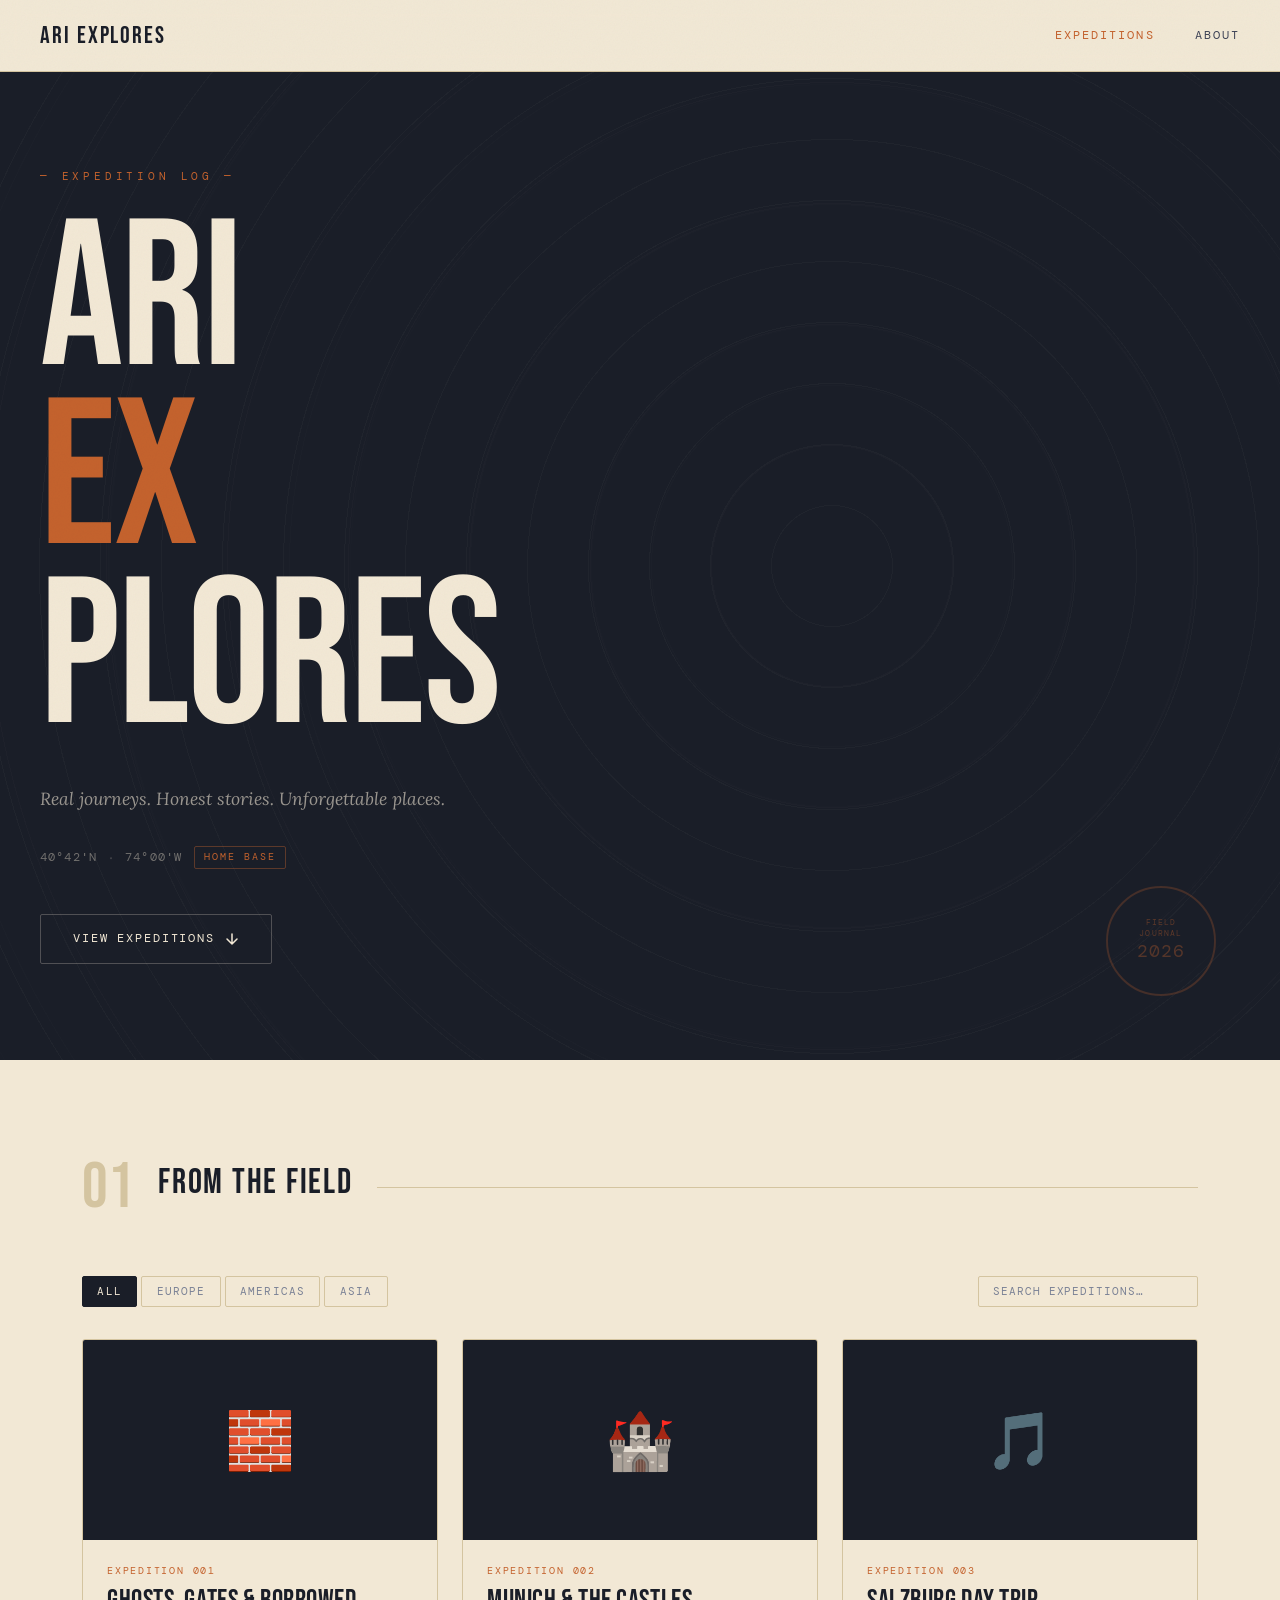
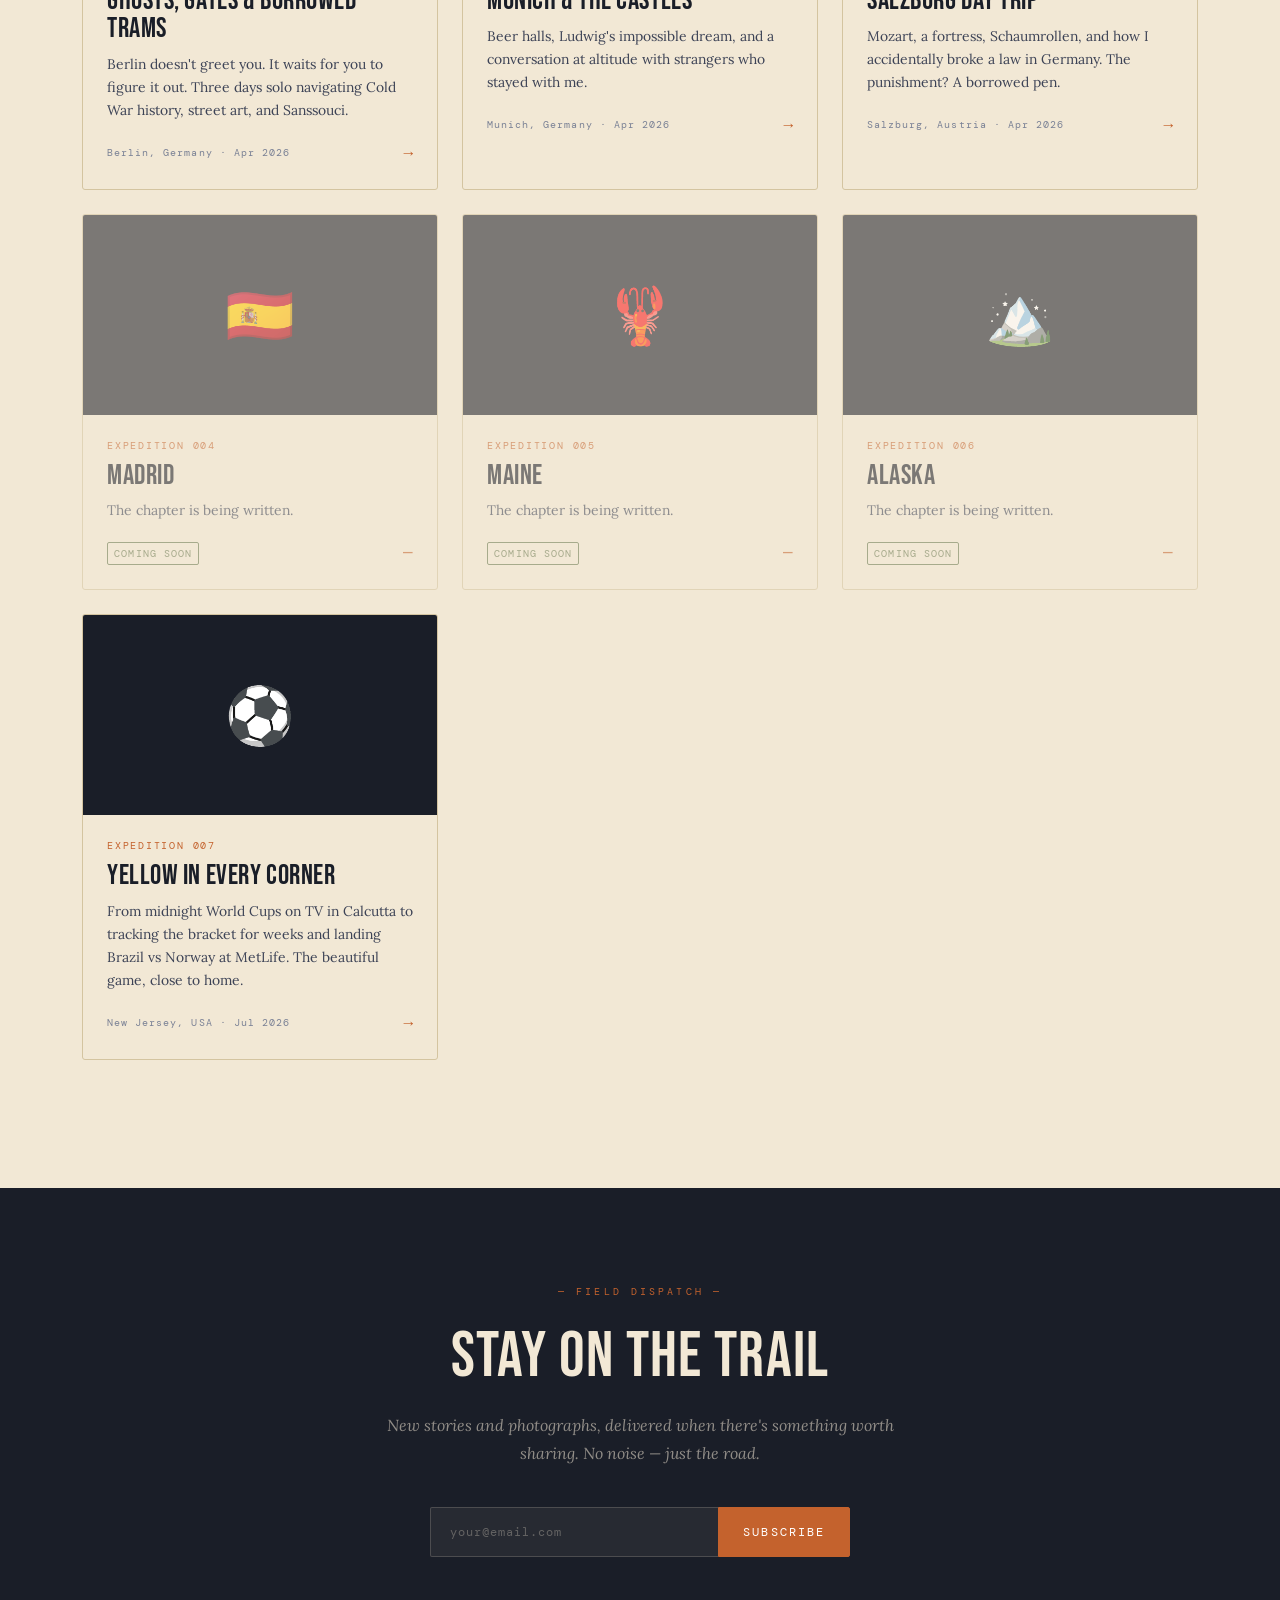
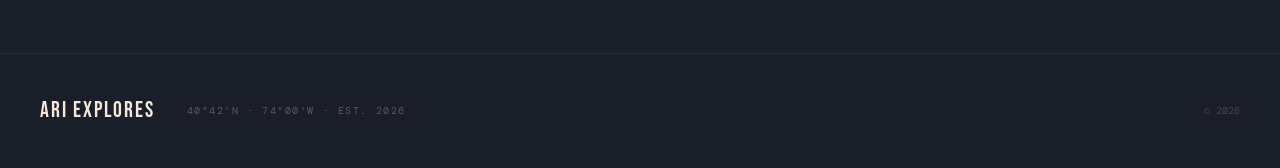
==== commit a40aa4d7: "Add Expedition 007 — Yellow in Every Corner (World Cup 2026) Creates trip-worldcup.html with the Bra" ====
--- a/index.html
+++ b/index.html
@@ -174,19 +174,19 @@
           </div>
         </div>
 
-        <div class="col-md-6 col-lg-4" data-region="americas" data-title="World Cup 2026 NY NJ New York New Jersey Football Soccer">
-          <div class="field-card field-card--upcoming">
+        <div class="col-md-6 col-lg-4" data-region="americas" data-title="World Cup 2026 NY NJ New York New Jersey Football Soccer Brazil Norway MetLife Yellow">
+          <a href="trip-worldcup.html" class="field-card">
             <div class="field-card-img">⚽</div>
             <div class="field-card-body">
               <span class="field-num">EXPEDITION 007</span>
-              <h4 class="field-title">World Cup 2026 · NY/NJ</h4>
-              <p class="field-desc">The beautiful game comes to MetLife. The chapter is being written.</p>
-              <div class="field-footer">
-                <span class="field-tag upcoming-tag">COMING SOON</span>
-                <span class="field-arrow">—</span>
-              </div>
-            </div>
-          </div>
+              <h4 class="field-title">Yellow in Every Corner</h4>
+              <p class="field-desc">From midnight World Cups on TV in Calcutta to tracking the bracket for weeks and landing Brazil vs Norway at MetLife. The beautiful game, close to home.</p>
+              <div class="field-footer">
+                <span class="field-tag">New Jersey, USA · Jul 2026</span>
+                <span class="field-arrow">→</span>
+              </div>
+            </div>
+          </a>
         </div>
       </div>
 
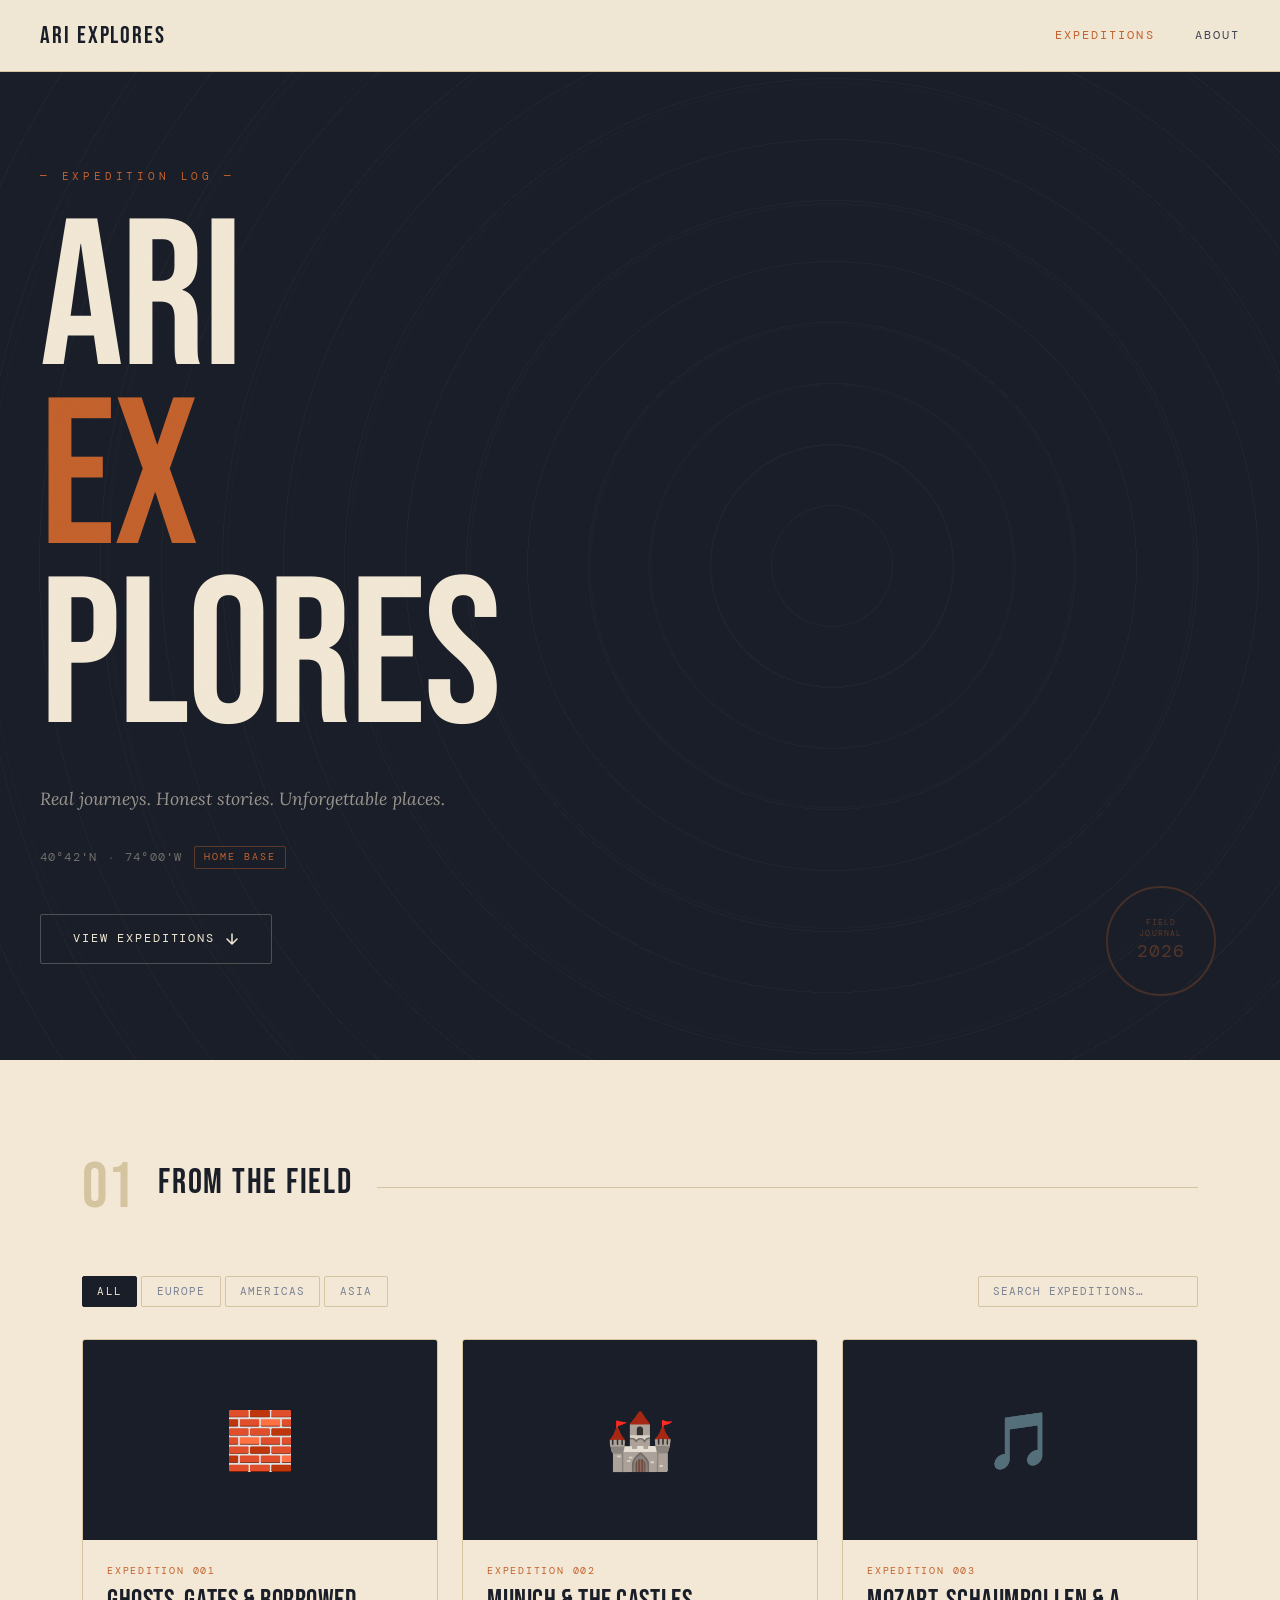
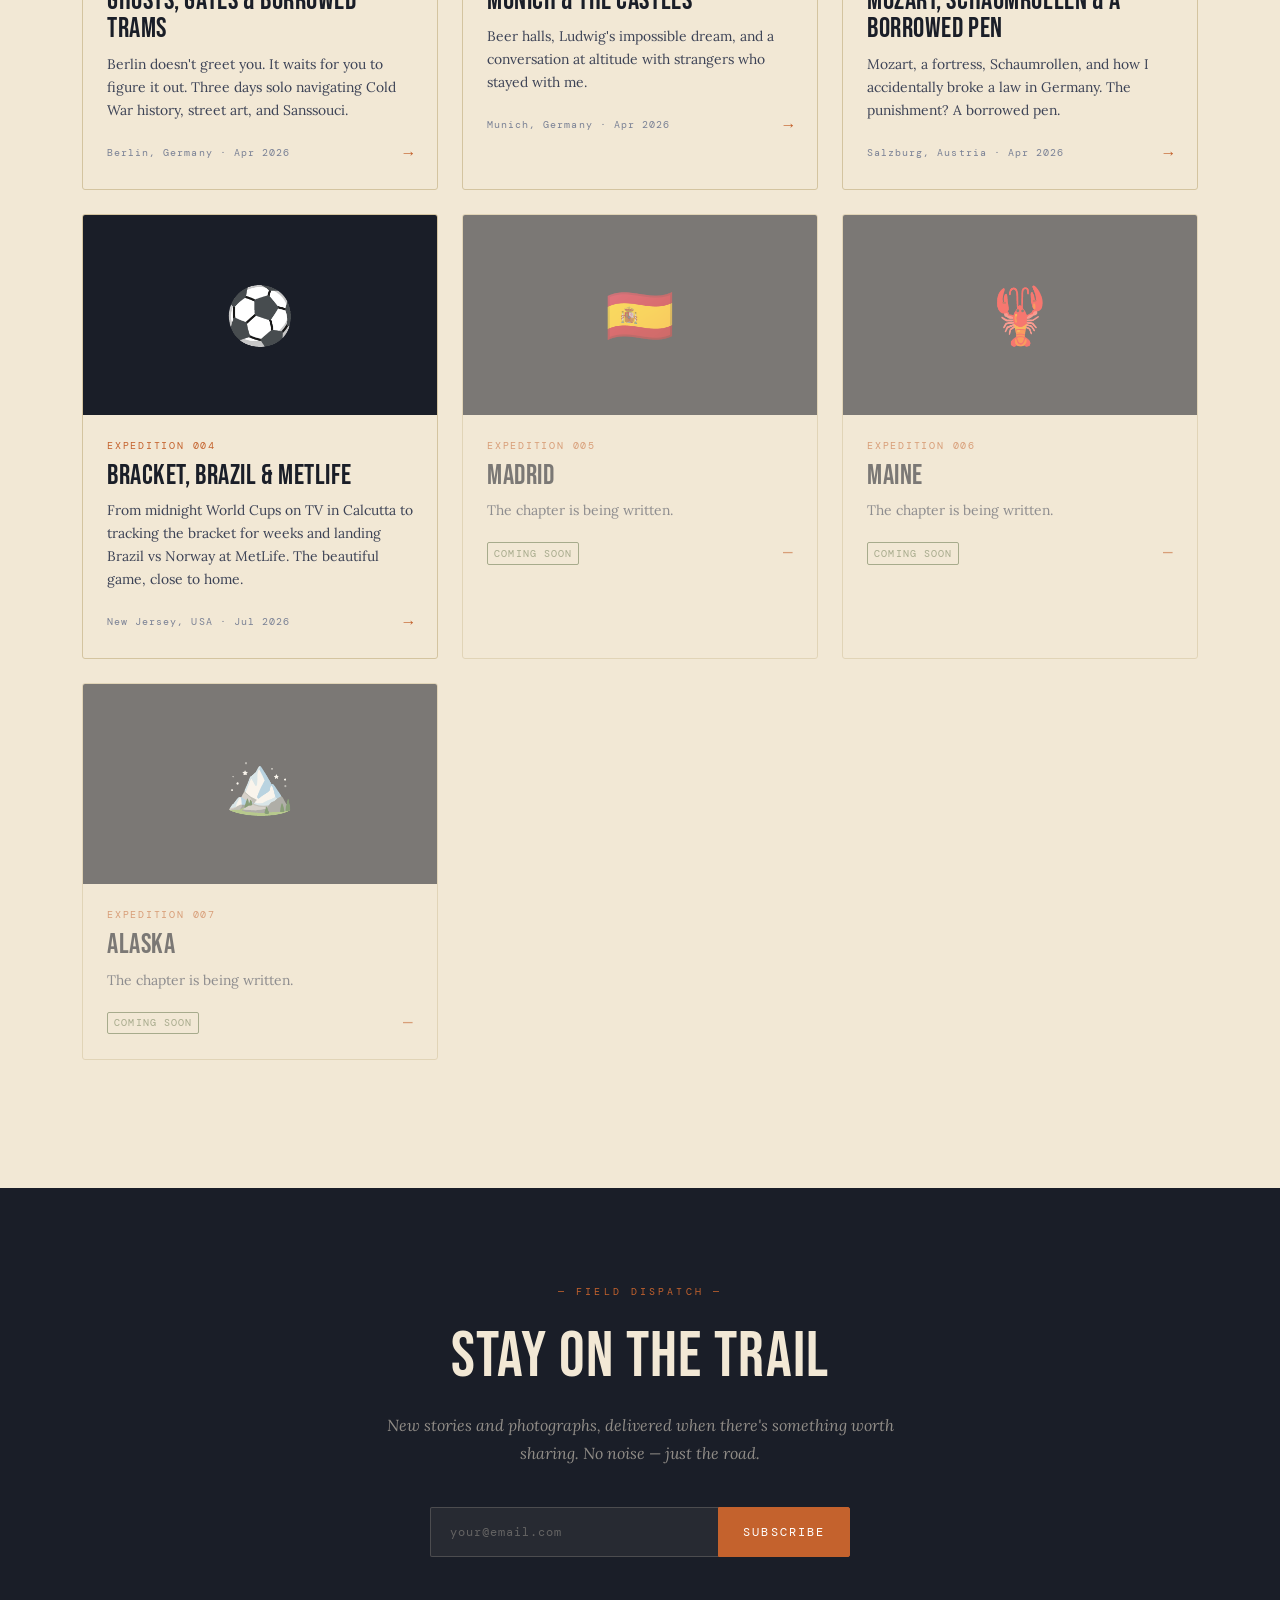
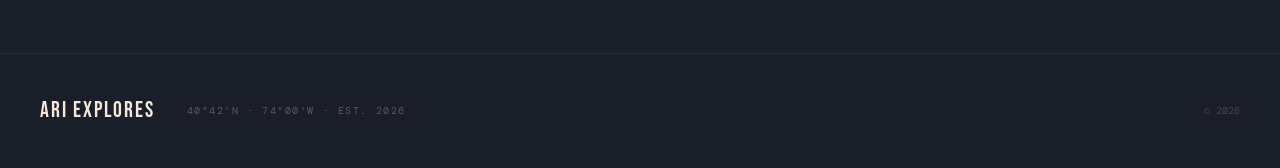
==== commit c50ce37b: "Reorder expeditions and apply poetic titles - World Cup moves from 007 → 004 (after Salzburg); Madri" ====
--- a/index.html
+++ b/index.html
@@ -119,10 +119,25 @@
             <div class="field-card-img">🎵</div>
             <div class="field-card-body">
               <span class="field-num">EXPEDITION 003</span>
-              <h4 class="field-title">Salzburg Day Trip</h4>
+              <h4 class="field-title">Mozart, Schaumrollen &amp; a Borrowed Pen</h4>
               <p class="field-desc">Mozart, a fortress, Schaumrollen, and how I accidentally broke a law in Germany. The punishment? A borrowed pen.</p>
               <div class="field-footer">
                 <span class="field-tag">Salzburg, Austria · Apr 2026</span>
+                <span class="field-arrow">→</span>
+              </div>
+            </div>
+          </a>
+        </div>
+
+        <div class="col-md-6 col-lg-4" data-region="americas" data-title="World Cup 2026 NY NJ New York New Jersey Football Soccer Brazil Norway MetLife">
+          <a href="trip-worldcup.html" class="field-card">
+            <div class="field-card-img">⚽</div>
+            <div class="field-card-body">
+              <span class="field-num">EXPEDITION 004</span>
+              <h4 class="field-title">Bracket, Brazil &amp; MetLife</h4>
+              <p class="field-desc">From midnight World Cups on TV in Calcutta to tracking the bracket for weeks and landing Brazil vs Norway at MetLife. The beautiful game, close to home.</p>
+              <div class="field-footer">
+                <span class="field-tag">New Jersey, USA · Jul 2026</span>
                 <span class="field-arrow">→</span>
               </div>
             </div>
@@ -133,7 +148,7 @@
           <div class="field-card field-card--upcoming">
             <div class="field-card-img">🇪🇸</div>
             <div class="field-card-body">
-              <span class="field-num">EXPEDITION 004</span>
+              <span class="field-num">EXPEDITION 005</span>
               <h4 class="field-title">Madrid</h4>
               <p class="field-desc">The chapter is being written.</p>
               <div class="field-footer">
@@ -148,7 +163,7 @@
           <div class="field-card field-card--upcoming">
             <div class="field-card-img">🦞</div>
             <div class="field-card-body">
-              <span class="field-num">EXPEDITION 005</span>
+              <span class="field-num">EXPEDITION 006</span>
               <h4 class="field-title">Maine</h4>
               <p class="field-desc">The chapter is being written.</p>
               <div class="field-footer">
@@ -163,7 +178,7 @@
           <div class="field-card field-card--upcoming">
             <div class="field-card-img">🏔️</div>
             <div class="field-card-body">
-              <span class="field-num">EXPEDITION 006</span>
+              <span class="field-num">EXPEDITION 007</span>
               <h4 class="field-title">Alaska</h4>
               <p class="field-desc">The chapter is being written.</p>
               <div class="field-footer">
@@ -172,21 +187,6 @@
               </div>
             </div>
           </div>
-        </div>
-
-        <div class="col-md-6 col-lg-4" data-region="americas" data-title="World Cup 2026 NY NJ New York New Jersey Football Soccer Brazil Norway MetLife Yellow">
-          <a href="trip-worldcup.html" class="field-card">
-            <div class="field-card-img">⚽</div>
-            <div class="field-card-body">
-              <span class="field-num">EXPEDITION 007</span>
-              <h4 class="field-title">Yellow in Every Corner</h4>
-              <p class="field-desc">From midnight World Cups on TV in Calcutta to tracking the bracket for weeks and landing Brazil vs Norway at MetLife. The beautiful game, close to home.</p>
-              <div class="field-footer">
-                <span class="field-tag">New Jersey, USA · Jul 2026</span>
-                <span class="field-arrow">→</span>
-              </div>
-            </div>
-          </a>
         </div>
       </div>
 
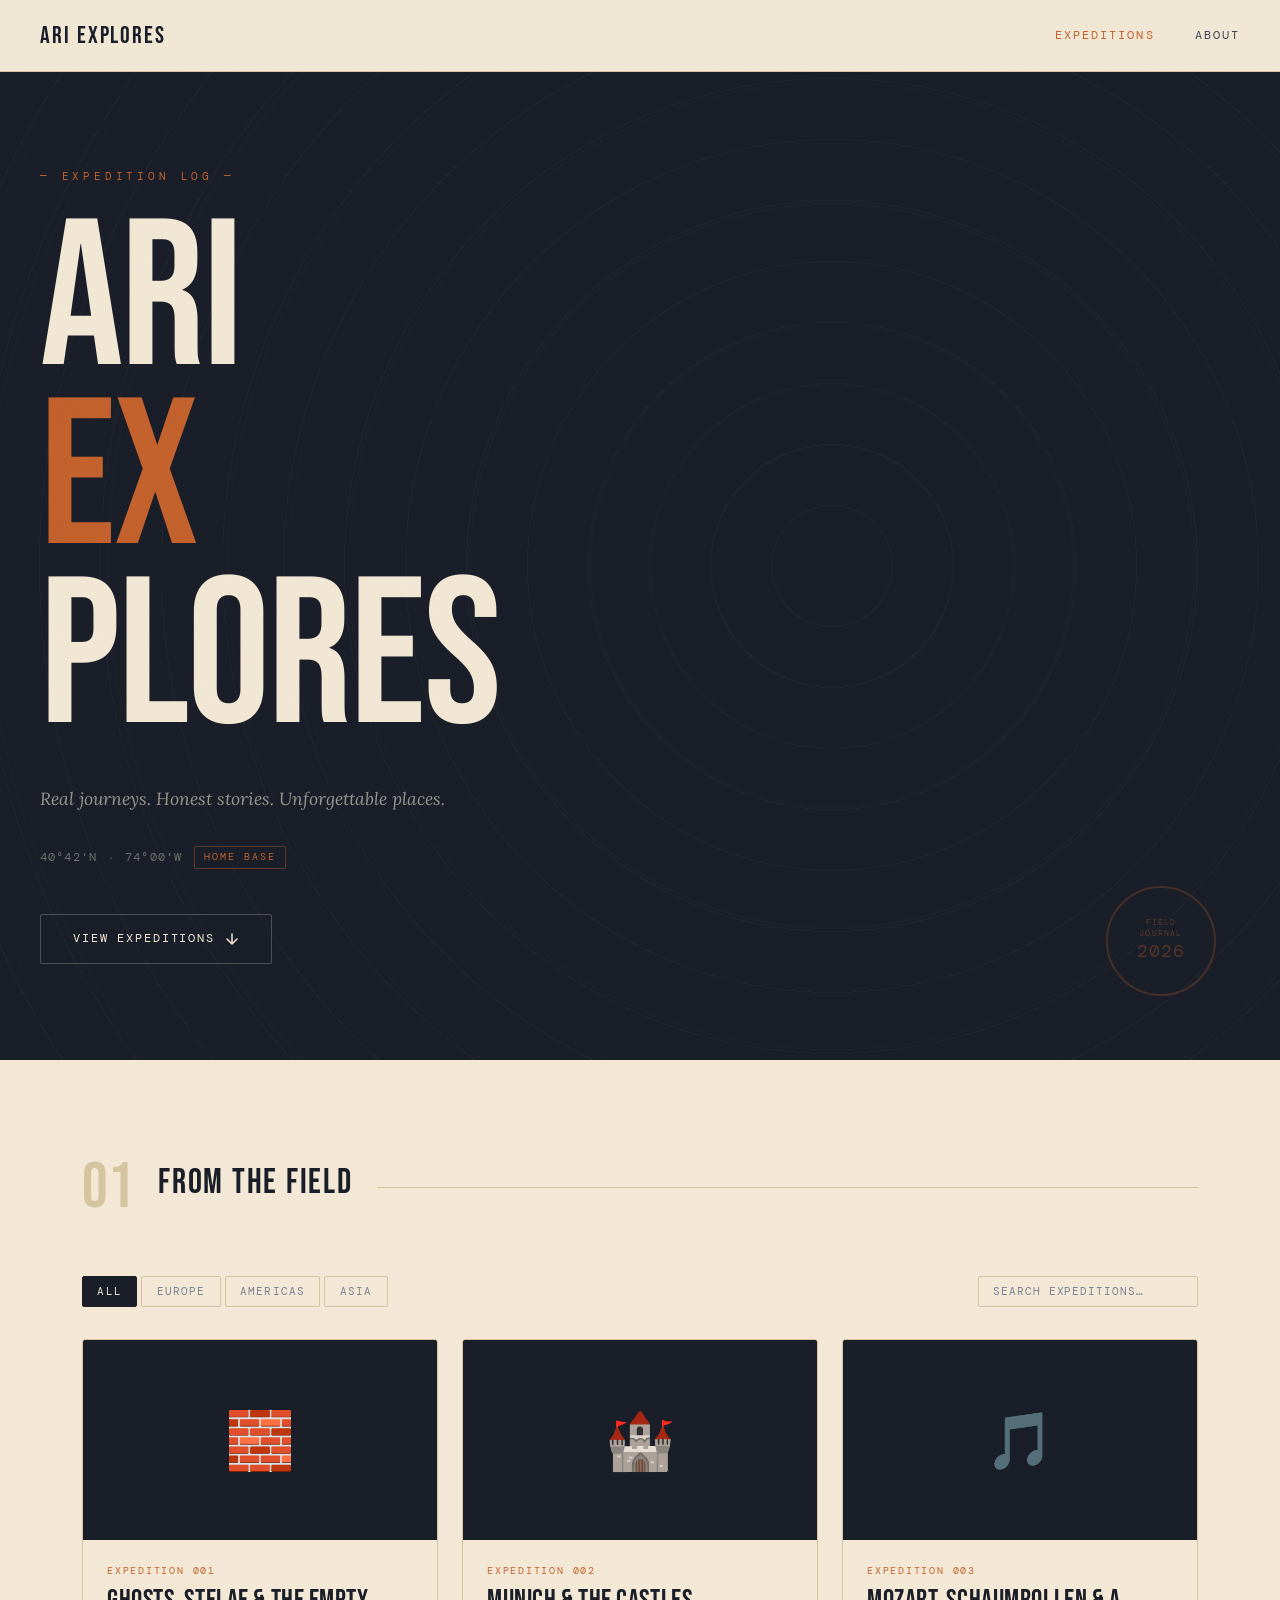
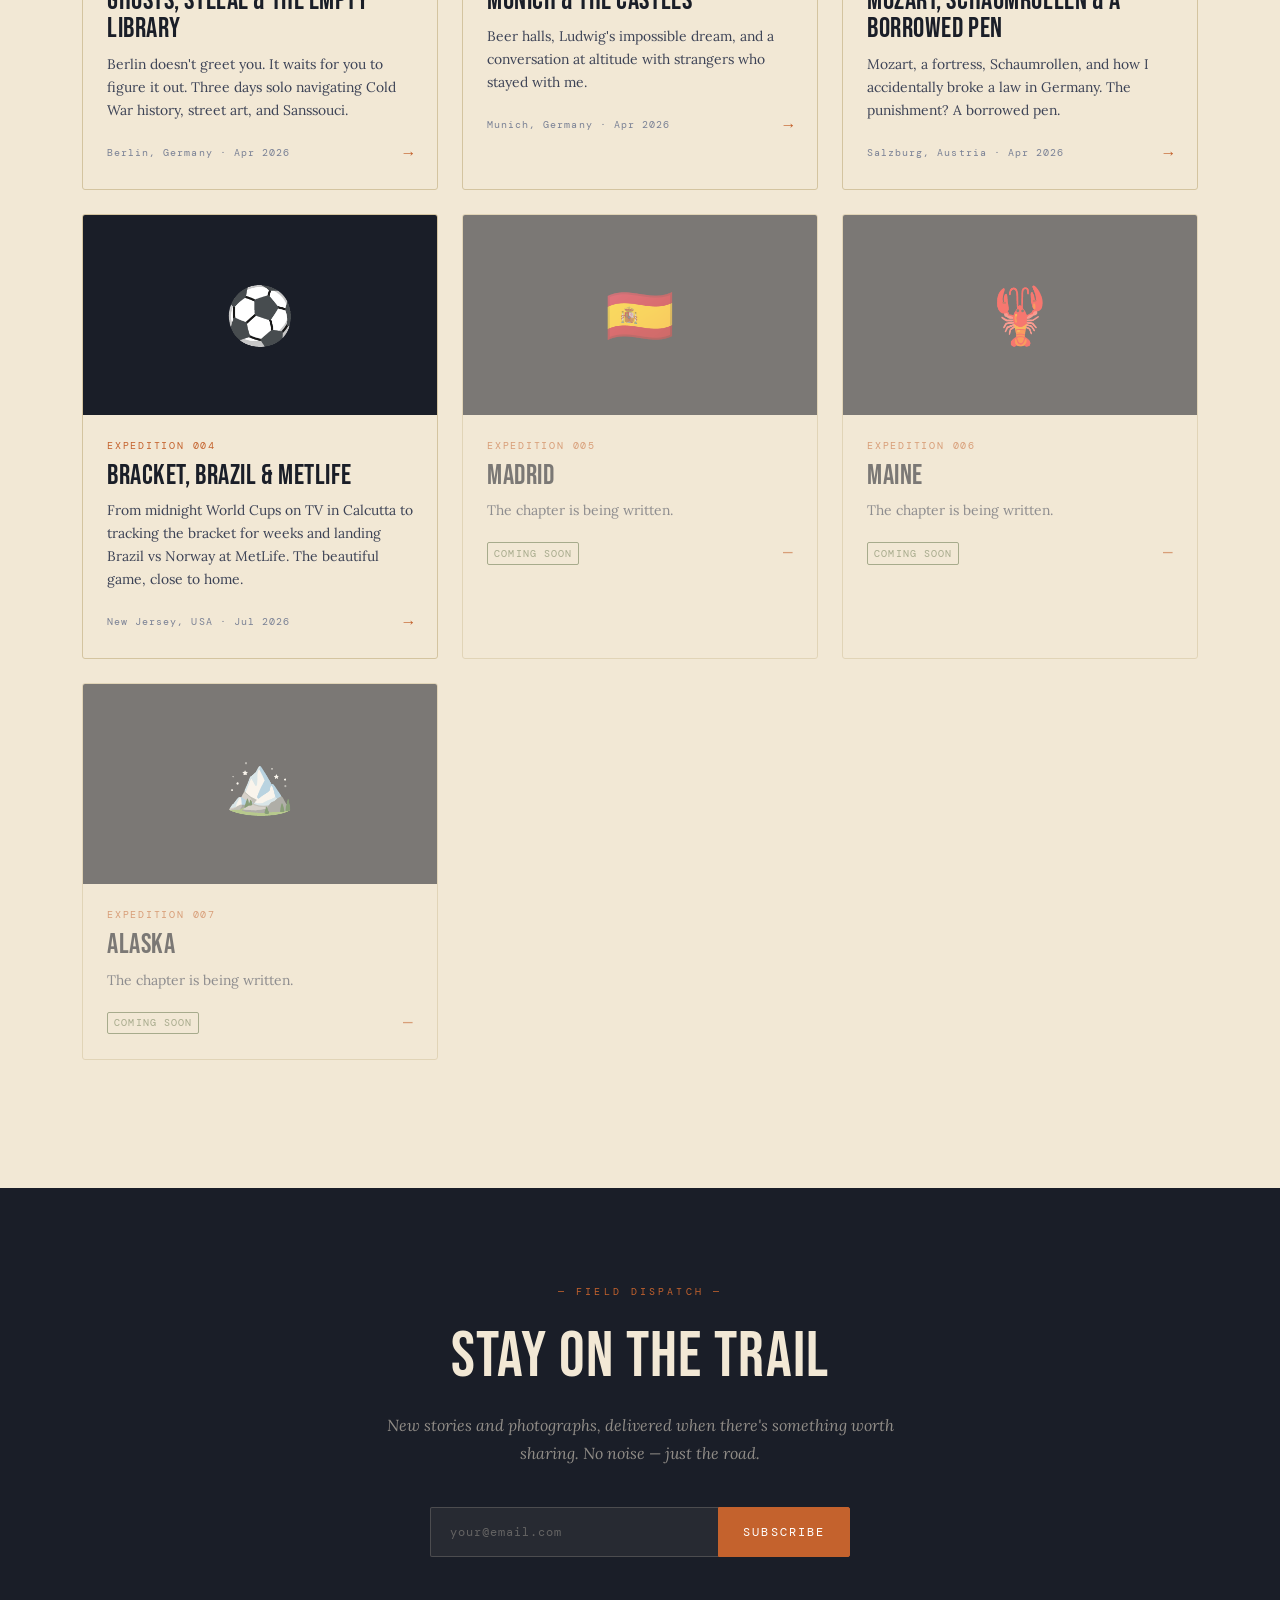
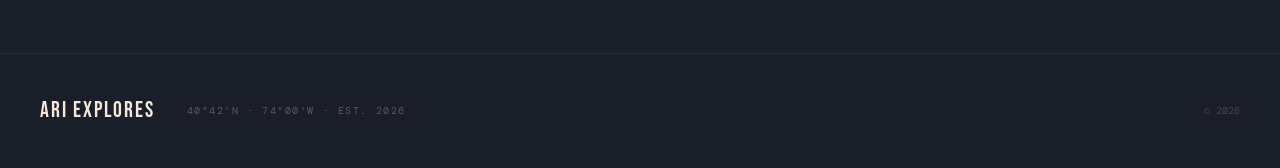
==== commit d015e236: "Rename Berlin title — drop "Borrowed", use trip-specific references "Ghosts, Gates & Borrowed Trams"" ====
--- a/index.html
+++ b/index.html
@@ -89,7 +89,7 @@
             <div class="field-card-img">🧱</div>
             <div class="field-card-body">
               <span class="field-num">EXPEDITION 001</span>
-              <h4 class="field-title">Ghosts, Gates &amp; Borrowed Trams</h4>
+              <h4 class="field-title">Ghosts, Stelae &amp; the Empty Library</h4>
               <p class="field-desc">Berlin doesn't greet you. It waits for you to figure it out. Three days solo navigating Cold War history, street art, and Sanssouci.</p>
               <div class="field-footer">
                 <span class="field-tag">Berlin, Germany · Apr 2026</span>
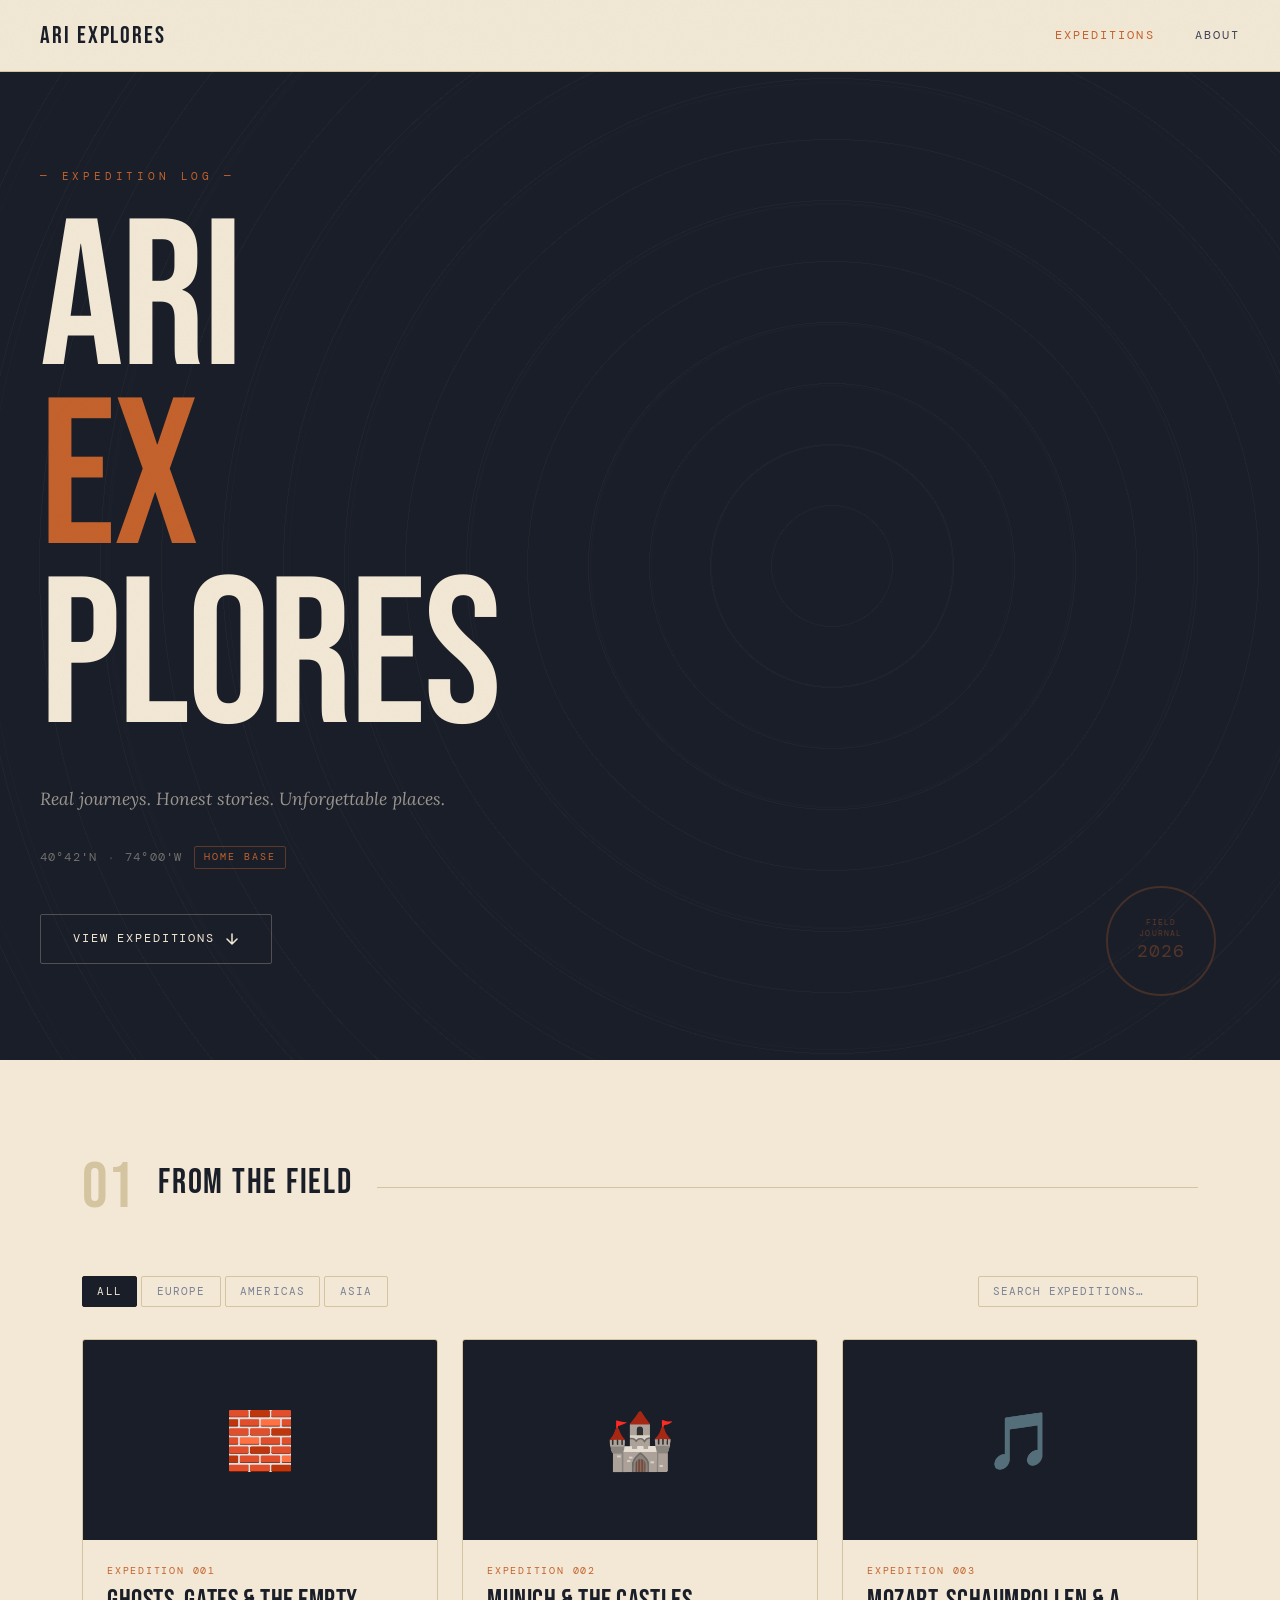
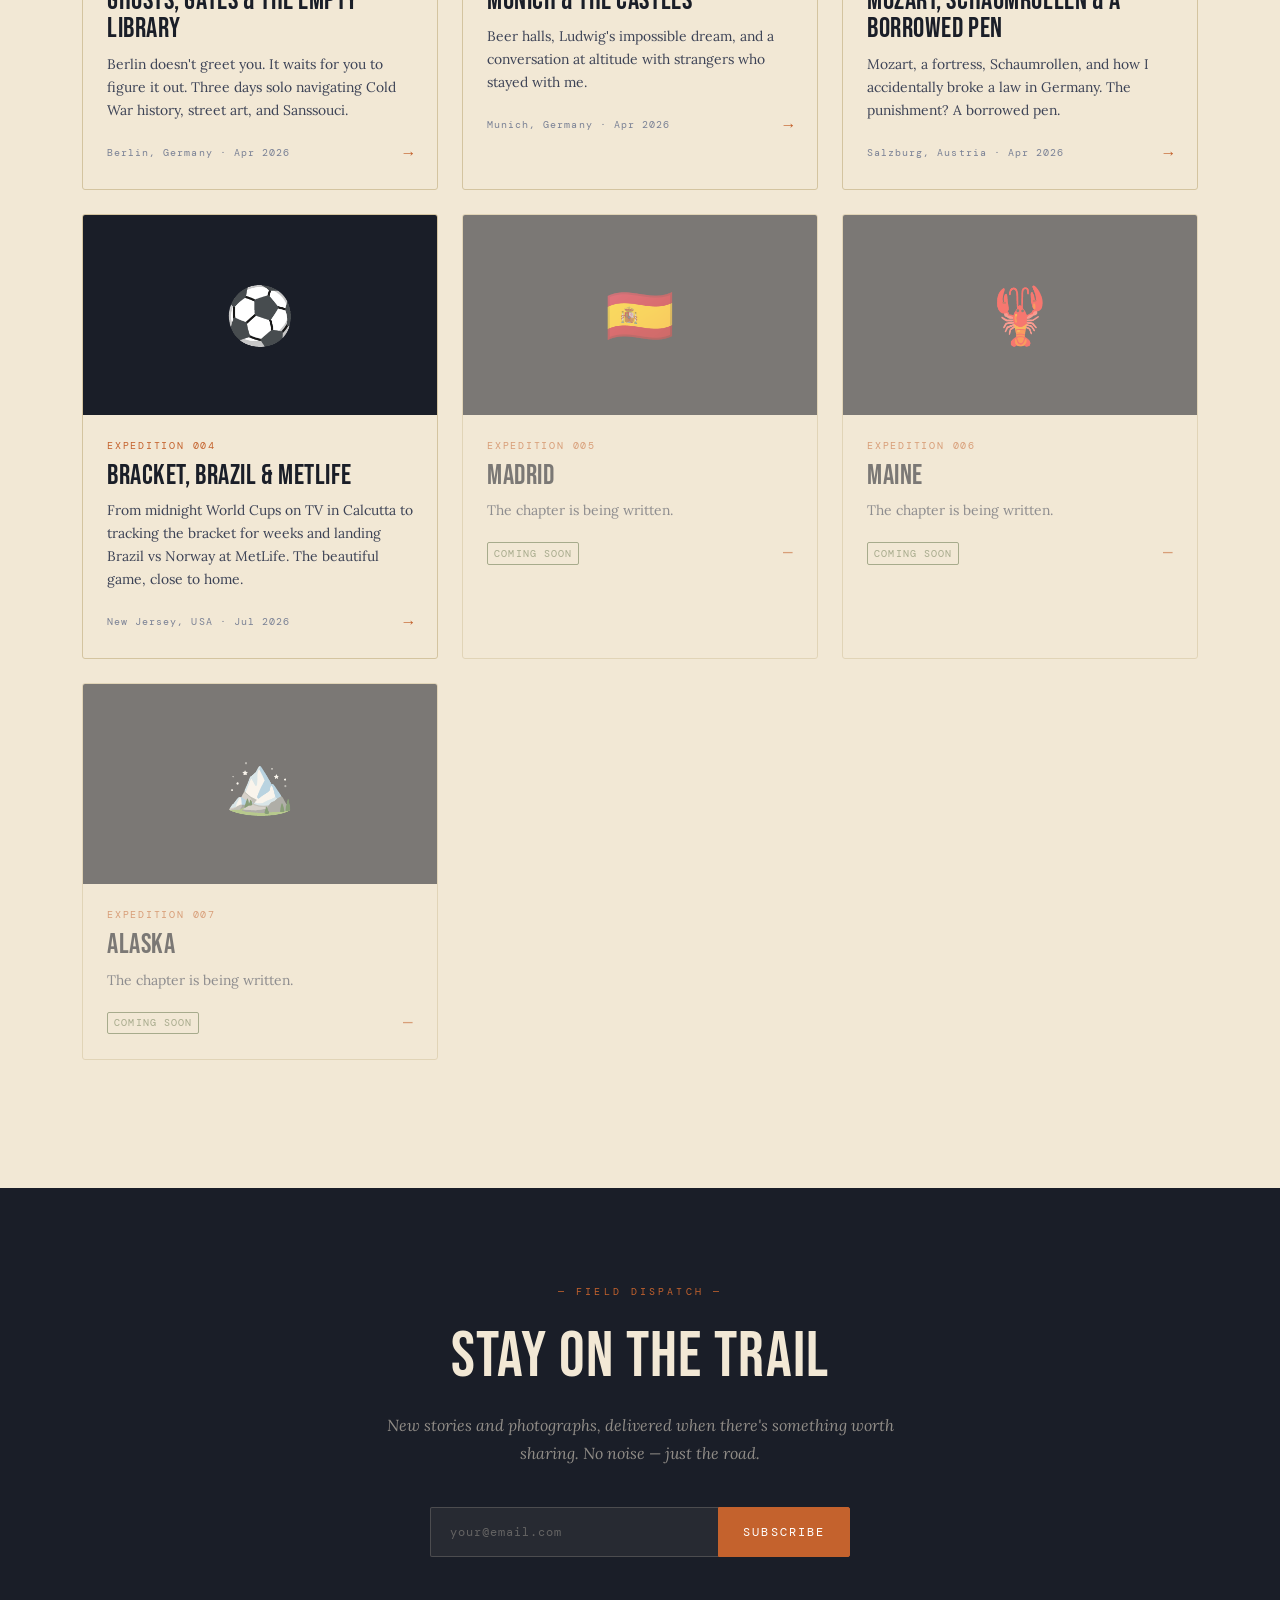
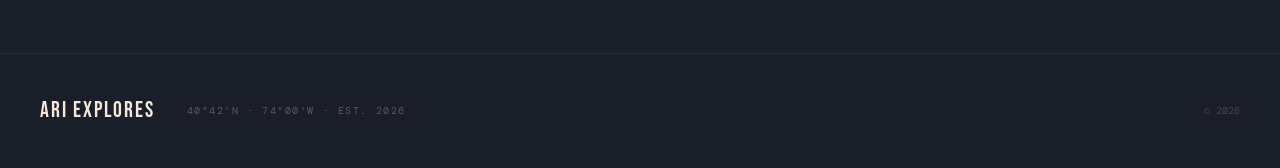
==== commit 8f56a993: "Fix Berlin title — plain words, readable by any audience "Ghosts, Stelae & the Empty Library" → "Gho" ====
--- a/index.html
+++ b/index.html
@@ -89,7 +89,7 @@
             <div class="field-card-img">🧱</div>
             <div class="field-card-body">
               <span class="field-num">EXPEDITION 001</span>
-              <h4 class="field-title">Ghosts, Stelae &amp; the Empty Library</h4>
+              <h4 class="field-title">Ghosts, Gates &amp; the Empty Library</h4>
               <p class="field-desc">Berlin doesn't greet you. It waits for you to figure it out. Three days solo navigating Cold War history, street art, and Sanssouci.</p>
               <div class="field-footer">
                 <span class="field-tag">Berlin, Germany · Apr 2026</span>
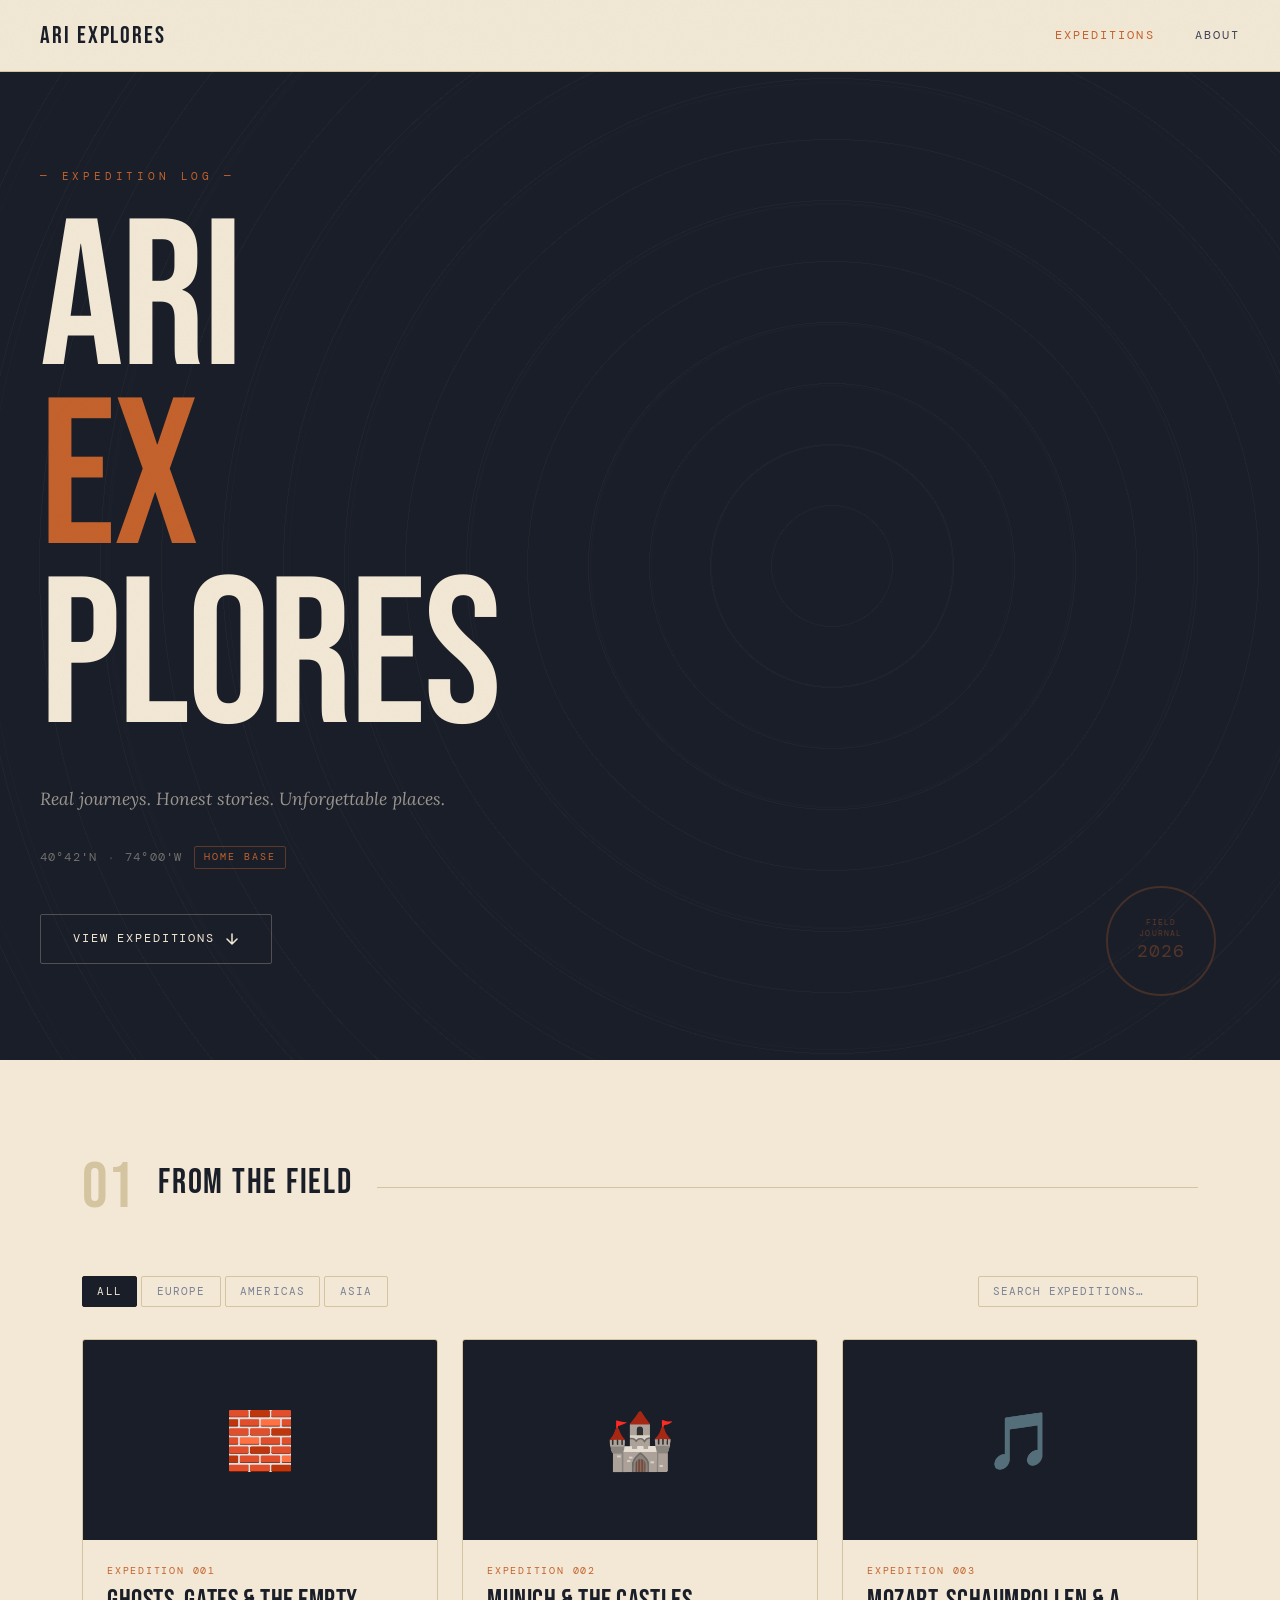
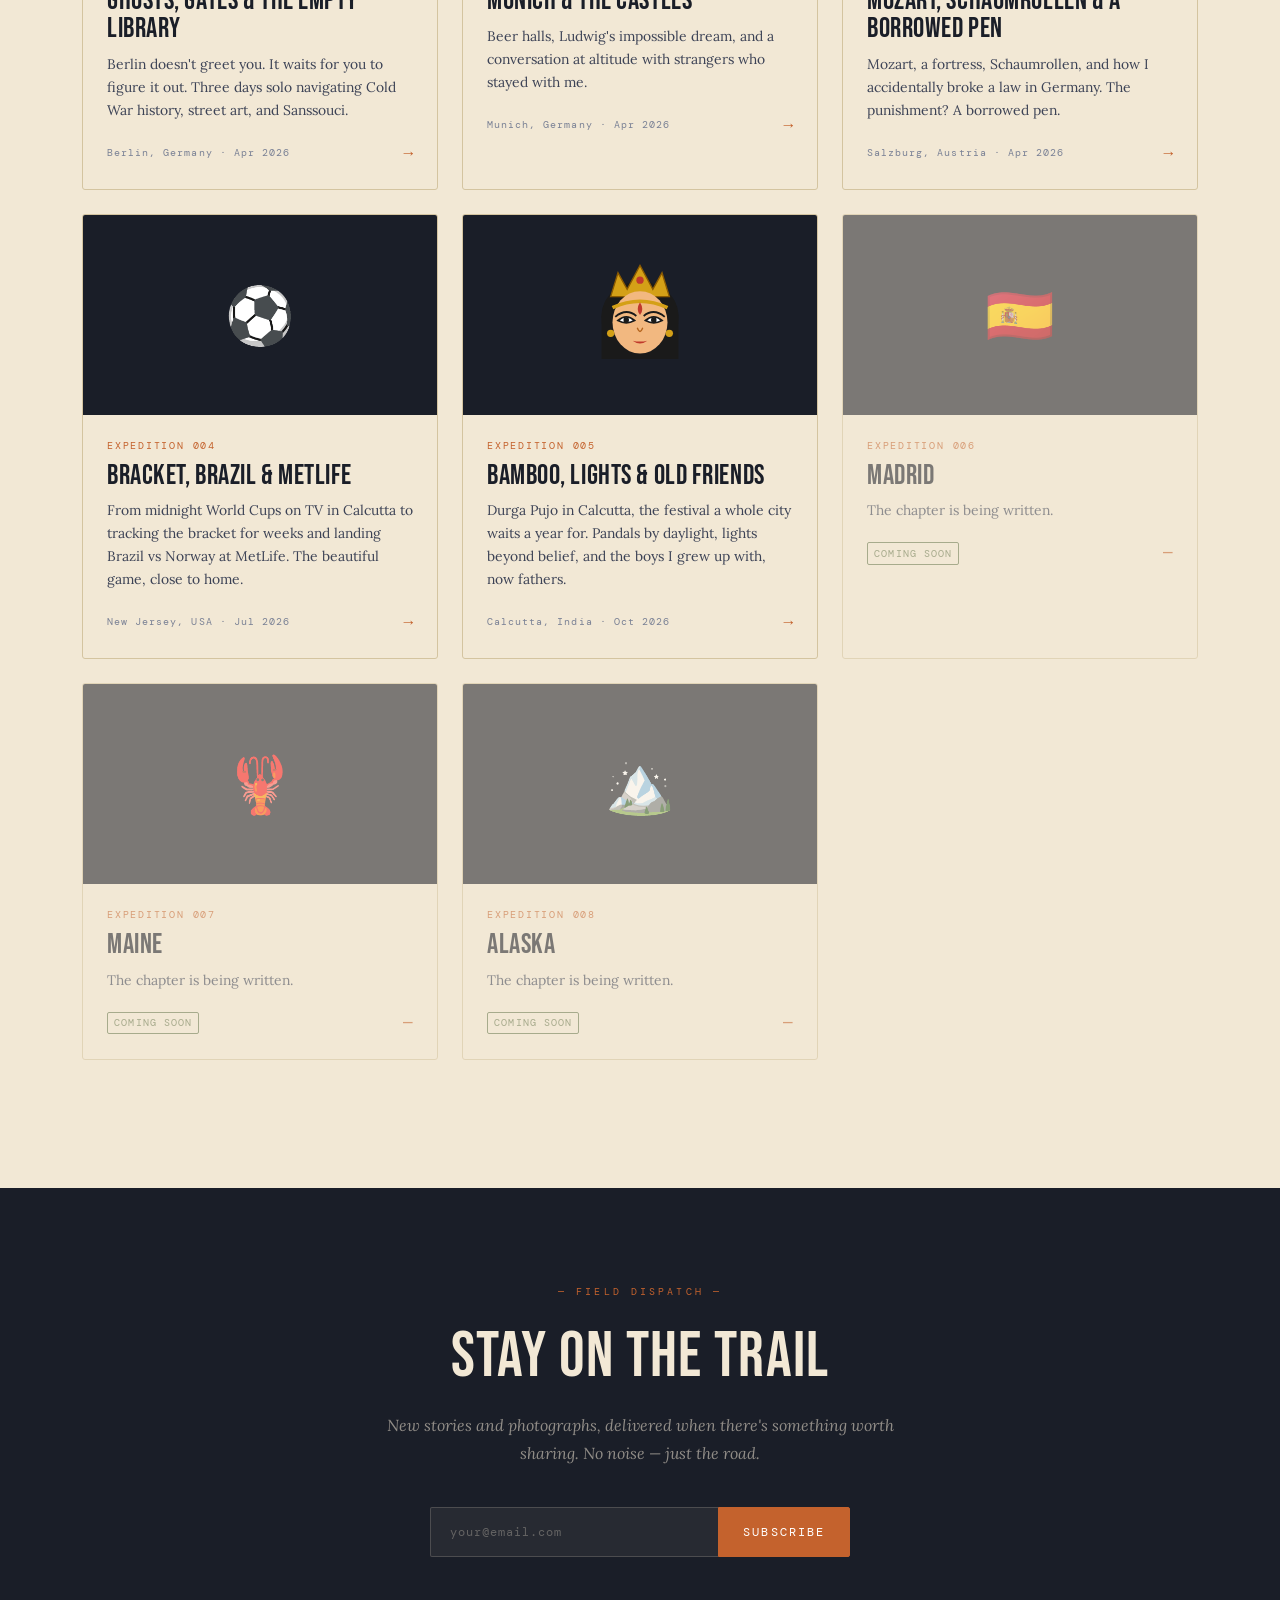
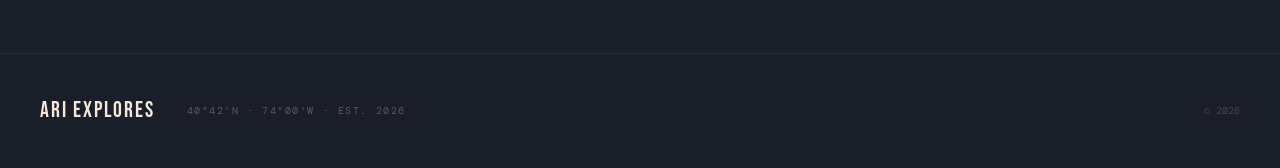
==== commit 87bbd0d9: "Add Durga Pujo expedition (draft, photos pending) New trip page for Durga Pujo in Calcutta (Expediti" ====
--- a/index.html
+++ b/index.html
@@ -144,11 +144,44 @@
           </a>
         </div>
 
+        <div class="col-md-6 col-lg-4" data-region="asia" data-title="Durga Pujo Puja Calcutta Kolkata India Bengal Pandal Navaratri Festival">
+          <a href="trip-durgapujo.html" class="field-card">
+            <div class="field-card-img">
+              <svg width="110" height="110" viewBox="0 0 120 120" role="img" aria-label="Goddess Durga">
+                <path d="M18 70 Q14 30 60 22 Q106 30 102 70 L102 108 L18 108 Z" fill="#1a1a1a"/>
+                <path d="M28 40 L36 14 L46 32 L60 6 L74 32 L84 14 L92 40 Z" fill="#d4a017" stroke="#8b5a00" stroke-width="1.5"/>
+                <circle cx="60" cy="22" r="4" fill="#c0392b"/>
+                <ellipse cx="60" cy="68" rx="30" ry="34" fill="#f2b880"/>
+                <path d="M30 52 Q60 38 90 52" fill="none" stroke="#d4a017" stroke-width="4"/>
+                <path d="M60 46 Q55 54 60 60 Q65 54 60 46 Z" fill="#c0392b"/>
+                <path d="M36 66 Q45 58 54 66 Q45 71 36 66 Z" fill="#fff" stroke="#1a1a1a" stroke-width="2"/>
+                <path d="M66 66 Q75 58 84 66 Q75 71 66 66 Z" fill="#fff" stroke="#1a1a1a" stroke-width="2"/>
+                <circle cx="45" cy="65.5" r="3" fill="#1a1a1a"/>
+                <circle cx="75" cy="65.5" r="3" fill="#1a1a1a"/>
+                <path d="M33 62 Q45 52 56 61 M64 61 Q75 52 87 62" fill="none" stroke="#1a1a1a" stroke-width="2"/>
+                <path d="M57 74 Q60 82 63 74" fill="none" stroke="#b5651d" stroke-width="1.5"/>
+                <path d="M52 88 Q60 94 68 88 Q60 90 52 88 Z" fill="#c0392b"/>
+                <circle cx="28" cy="80" r="4" fill="#d4a017"/>
+                <circle cx="92" cy="80" r="4" fill="#d4a017"/>
+              </svg>
+            </div>
+            <div class="field-card-body">
+              <span class="field-num">EXPEDITION 005</span>
+              <h4 class="field-title">Bamboo, Lights &amp; Old Friends</h4>
+              <p class="field-desc">Durga Pujo in Calcutta, the festival a whole city waits a year for. Pandals by daylight, lights beyond belief, and the boys I grew up with, now fathers.</p>
+              <div class="field-footer">
+                <span class="field-tag">Calcutta, India · Oct 2026</span>
+                <span class="field-arrow">→</span>
+              </div>
+            </div>
+          </a>
+        </div>
+
         <div class="col-md-6 col-lg-4" data-region="europe" data-title="Madrid Spain">
           <div class="field-card field-card--upcoming">
             <div class="field-card-img">🇪🇸</div>
             <div class="field-card-body">
-              <span class="field-num">EXPEDITION 005</span>
+              <span class="field-num">EXPEDITION 006</span>
               <h4 class="field-title">Madrid</h4>
               <p class="field-desc">The chapter is being written.</p>
               <div class="field-footer">
@@ -163,7 +196,7 @@
           <div class="field-card field-card--upcoming">
             <div class="field-card-img">🦞</div>
             <div class="field-card-body">
-              <span class="field-num">EXPEDITION 006</span>
+              <span class="field-num">EXPEDITION 007</span>
               <h4 class="field-title">Maine</h4>
               <p class="field-desc">The chapter is being written.</p>
               <div class="field-footer">
@@ -178,7 +211,7 @@
           <div class="field-card field-card--upcoming">
             <div class="field-card-img">🏔️</div>
             <div class="field-card-body">
-              <span class="field-num">EXPEDITION 007</span>
+              <span class="field-num">EXPEDITION 008</span>
               <h4 class="field-title">Alaska</h4>
               <p class="field-desc">The chapter is being written.</p>
               <div class="field-footer">
